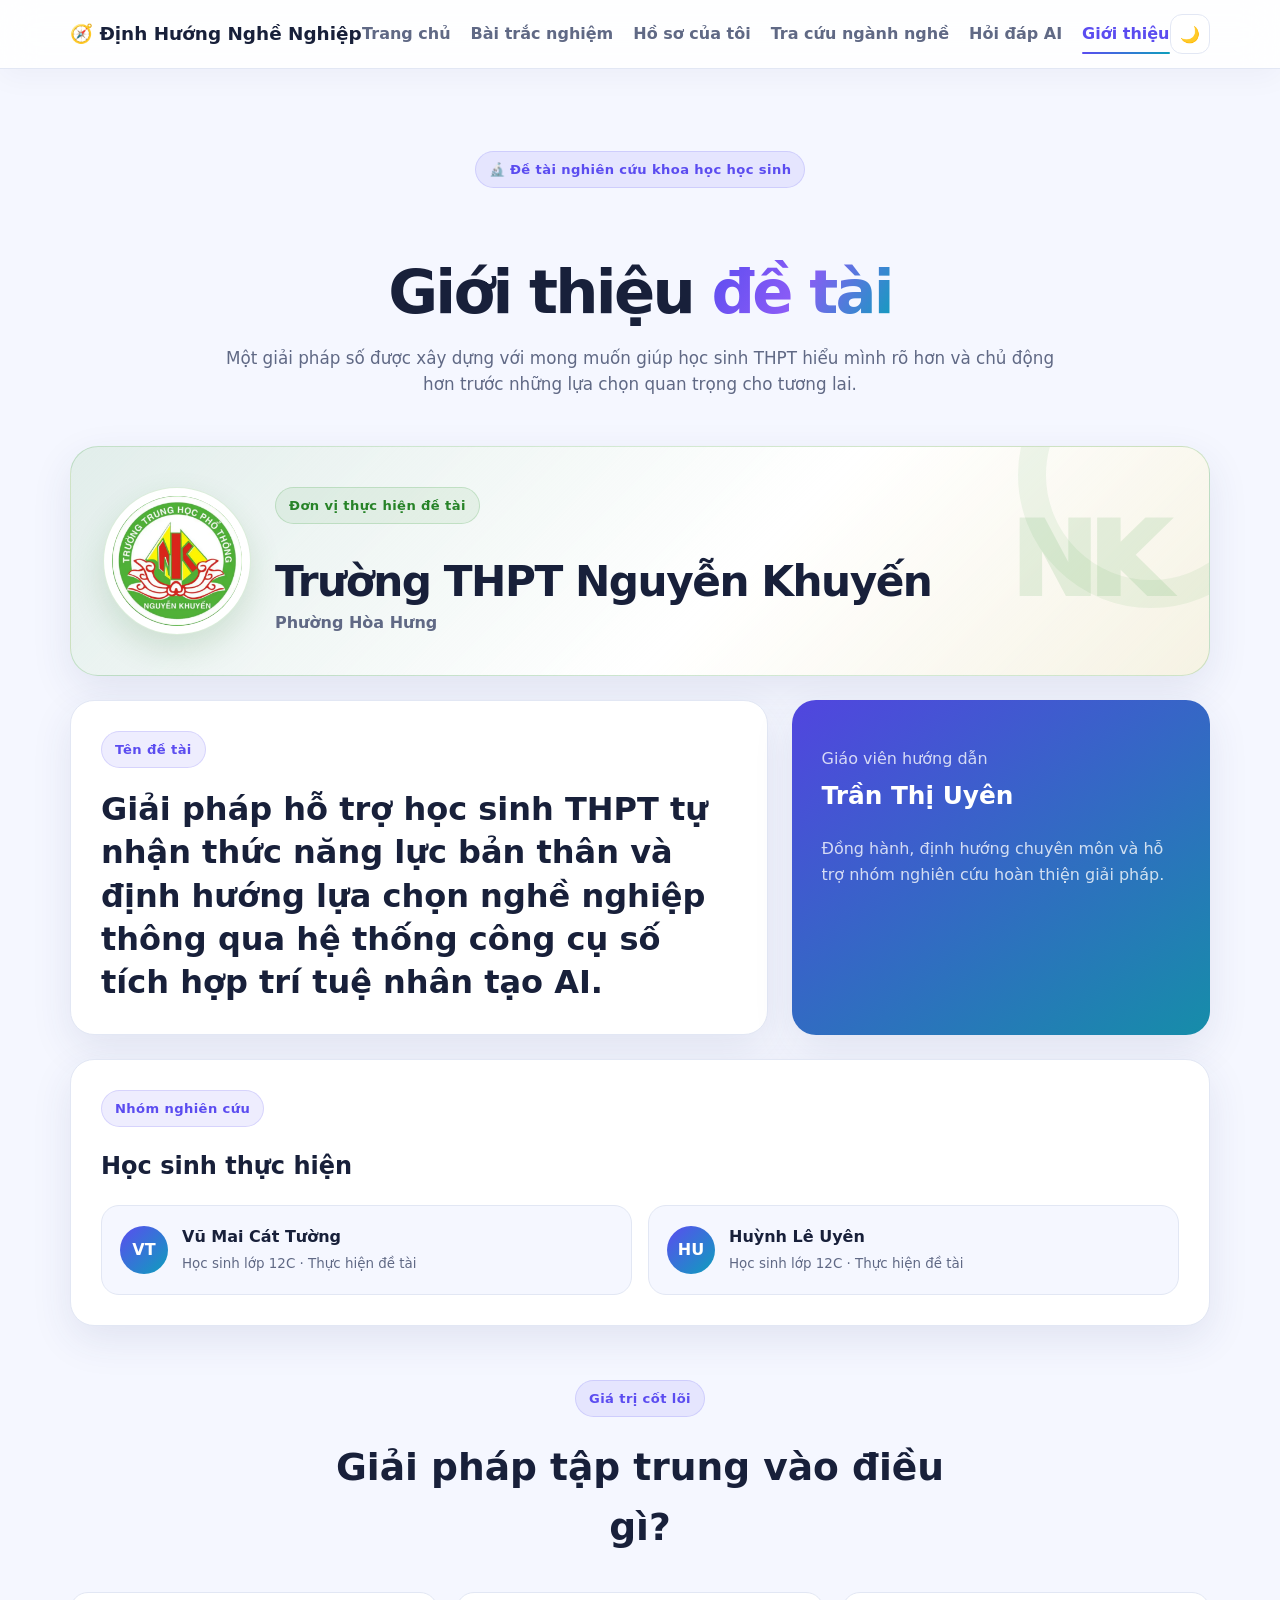
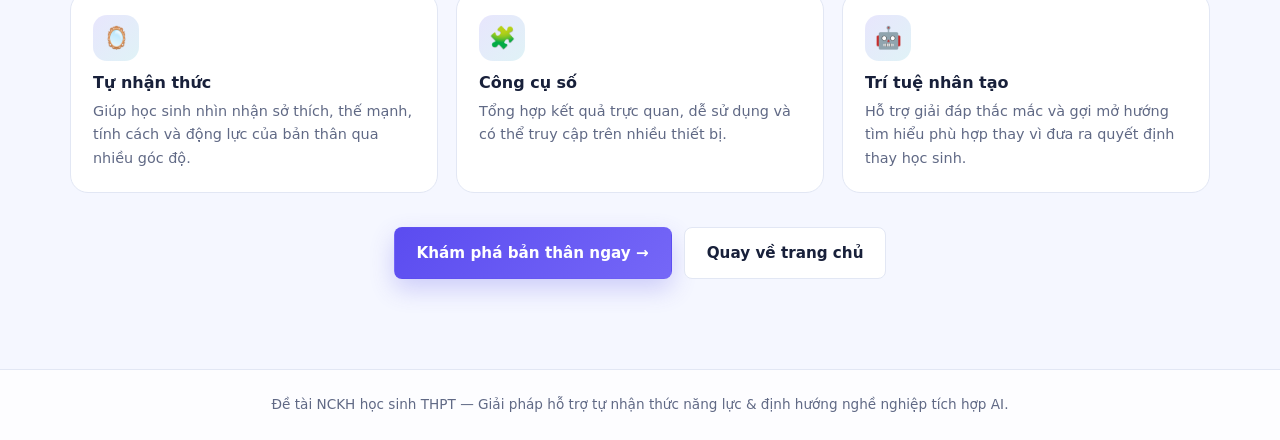
==== frontend/about.html @ 9dbf3fd7 "Add student class to about page" ====
<!DOCTYPE html>
<html lang="vi">
<head>
  <meta charset="UTF-8" />
  <meta name="viewport" content="width=device-width, initial-scale=1.0" />
  <meta name="description" content="Giới thiệu đề tài nghiên cứu khoa học về giải pháp số tích hợp AI hỗ trợ học sinh THPT tự nhận thức và định hướng nghề nghiệp." />
  <title>Giới thiệu đề tài | Định Hướng Nghề Nghiệp AI</title>
  <link rel="stylesheet" href="css/style.css" />
</head>
<body>
  <header class="site-header">
    <div class="container">
      <a class="site-logo" href="index.html">🧭 Định Hướng Nghề Nghiệp</a>
      <nav class="site-nav">
        <a href="index.html">Trang chủ</a>
        <a href="assessments.html">Bài trắc nghiệm</a>
        <a href="profile.html">Hồ sơ của tôi</a>
        <a href="careers.html">Tra cứu ngành nghề</a>
        <a href="chatbot.html">Hỏi đáp AI</a>
        <a href="about.html" class="active">Giới thiệu</a>
      </nav>
    </div>
  </header>

  <main>
    <section class="hero about-hero container">
      <span class="eyebrow">🔬 Đề tài nghiên cứu khoa học học sinh</span>
      <h1>Giới thiệu <span class="gradient-text">đề tài</span></h1>
      <p>Một giải pháp số được xây dựng với mong muốn giúp học sinh THPT hiểu mình rõ hơn và chủ động hơn trước những lựa chọn quan trọng cho tương lai.</p>
    </section>

    <section class="container about-school" aria-labelledby="school-name">
      <article class="school-identity-card">
        <div class="school-logo-wrap">
          <img src="assets/images/logo-thpt-nguyen-khuyen.png" alt="Logo Trường THPT Nguyễn Khuyến" />
        </div>
        <div class="school-identity-copy">
          <span class="eyebrow">Đơn vị thực hiện đề tài</span>
          <h2 id="school-name">Trường THPT Nguyễn Khuyến</h2>
          <p>Phường Hòa Hưng</p>
        </div>
        <div class="school-identity-mark" aria-hidden="true">NK</div>
      </article>
    </section>

    <section class="container about-layout">
      <article class="about-panel">
        <span class="eyebrow">Tên đề tài</span>
        <h2 class="project-title">Giải pháp hỗ trợ học sinh THPT tự nhận thức năng lực bản thân và định hướng lựa chọn nghề nghiệp thông qua hệ thống công cụ số tích hợp trí tuệ nhân tạo AI.</h2>
      </article>
      <aside class="about-panel mentor-card">
        <p>Giáo viên hướng dẫn</p>
        <h2>Trần Thị Uyên</h2>
        <p>Đồng hành, định hướng chuyên môn và hỗ trợ nhóm nghiên cứu hoàn thiện giải pháp.</p>
      </aside>
    </section>

    <section class="container" style="margin-top:24px;">
      <article class="about-panel">
        <span class="eyebrow">Nhóm nghiên cứu</span>
        <h2>Học sinh thực hiện</h2>
        <div class="people-grid">
          <div class="person-card">
            <div class="person-avatar">VT</div>
            <div><strong>Vũ Mai Cát Tường</strong><span>Học sinh lớp 12C · Thực hiện đề tài</span></div>
          </div>
          <div class="person-card">
            <div class="person-avatar">HU</div>
            <div><strong>Huỳnh Lê Uyên</strong><span>Học sinh lớp 12C · Thực hiện đề tài</span></div>
          </div>
        </div>
      </article>
    </section>

    <section class="container" style="margin-top:54px;">
      <div class="section-heading">
        <span class="eyebrow">Giá trị cốt lõi</span>
        <h2>Giải pháp tập trung vào điều gì?</h2>
      </div>
      <div class="pillar-grid">
        <div class="pillar"><span class="step-icon">🪞</span><b>Tự nhận thức</b><p>Giúp học sinh nhìn nhận sở thích, thế mạnh, tính cách và động lực của bản thân qua nhiều góc độ.</p></div>
        <div class="pillar"><span class="step-icon">🧩</span><b>Công cụ số</b><p>Tổng hợp kết quả trực quan, dễ sử dụng và có thể truy cập trên nhiều thiết bị.</p></div>
        <div class="pillar"><span class="step-icon">🤖</span><b>Trí tuệ nhân tạo</b><p>Hỗ trợ giải đáp thắc mắc và gợi mở hướng tìm hiểu phù hợp thay vì đưa ra quyết định thay học sinh.</p></div>
      </div>
      <div class="home-actions" style="justify-content:center;margin-top:34px;">
        <a class="btn btn-primary" href="assessments.html">Khám phá bản thân ngay →</a>
        <a class="btn btn-secondary" href="index.html">Quay về trang chủ</a>
      </div>
    </section>
  </main>

  <footer class="site-footer">
    <div class="container">Đề tài NCKH học sinh THPT — Giải pháp hỗ trợ tự nhận thức năng lực &amp; định hướng nghề nghiệp tích hợp AI.</div>
  </footer>
  <script src="js/site.js"></script>
</body>
</html>
---- frontend/css/style.css ----
:root {
  --color-bg: #f5f7ff;
  --color-surface: #ffffff;
  --color-surface-soft: rgba(255, 255, 255, 0.78);
  --color-text: #18203a;
  --color-text-muted: #606985;
  --color-primary: #5b4cf0;
  --color-primary-dark: #4035bd;
  --color-secondary: #0d9fbc;
  --color-accent: #f59e0b;
  --color-border: #e2e7f4;
  --color-success: #15803d;
  --radius: 18px;
  --shadow: 0 14px 40px rgba(52, 61, 120, 0.10);
  --shadow-hover: 0 22px 55px rgba(79, 70, 229, 0.18);
  --max-width: 1180px;
  font-size: 16px;
}

* { box-sizing: border-box; }

body {
  margin: 0;
  font-family: "Segoe UI", "Inter", system-ui, -apple-system, sans-serif;
  background: var(--color-bg);
  color: var(--color-text);
  line-height: 1.6;
  min-height: 100vh;
  overflow-x: hidden;
  transition: background 0.3s ease, color 0.3s ease;
}

a { color: var(--color-primary); text-decoration: none; }
a:hover { text-decoration: underline; }

.container {
  max-width: var(--max-width);
  margin: 0 auto;
  padding: 0 20px;
}

/* Header / nav */
.site-header {
  background: rgba(255, 255, 255, 0.88);
  backdrop-filter: blur(18px);
  border-bottom: 1px solid var(--color-border);
  position: sticky;
  top: 0;
  z-index: 50;
  box-shadow: 0 8px 30px rgba(31, 35, 80, 0.04);
}
.site-header .container {
  display: flex;
  align-items: center;
  justify-content: space-between;
  padding-top: 14px;
  padding-bottom: 14px;
}
.site-logo {
  font-weight: 700;
  font-size: 1.15rem;
  color: var(--color-text);
  display: inline-flex;
  align-items: center;
  white-space: nowrap;
}
.site-logo:hover { text-decoration: none; }
.site-nav { display: flex; gap: 20px; flex-wrap: wrap; }
.site-nav { align-items: center; }
.site-nav a { color: var(--color-text-muted); font-weight: 600; position: relative; padding: 7px 0; }
.site-nav a::after { content: ""; position: absolute; left: 0; right: 100%; bottom: 0; height: 2px; border-radius: 2px; background: linear-gradient(90deg, var(--color-primary), var(--color-secondary)); transition: right 0.25s ease; }
.site-nav a:hover, .site-nav a.active { color: var(--color-primary); text-decoration: none; }
.site-nav a:hover::after, .site-nav a.active::after { right: 0; }

main { padding: 34px 0 90px; position: relative; }

/* Hero */
.hero {
  text-align: center;
  padding: 48px 0 32px;
}
.hero h1 { font-size: clamp(2.1rem, 5vw, 3.8rem); line-height: 1.12; letter-spacing: -0.045em; margin-bottom: 18px; }
.hero p { color: var(--color-text-muted); font-size: 1.05rem; max-width: 640px; margin: 0 auto; }

/* Cards */
.card-grid {
  display: grid;
  grid-template-columns: repeat(auto-fit, minmax(220px, 1fr));
  gap: 20px;
  margin-top: 32px;
}
.card {
  background: var(--color-surface);
  border: 1px solid var(--color-border);
  border-radius: var(--radius);
  padding: 22px;
  box-shadow: var(--shadow);
  display: flex;
  flex-direction: column;
  gap: 10px;
  position: relative;
  overflow: hidden;
  transition: transform 0.3s ease, box-shadow 0.3s ease, border-color 0.3s ease;
}
.card::before { content: ""; position: absolute; width: 100px; height: 100px; right: -45px; top: -45px; border-radius: 50%; background: linear-gradient(135deg, rgba(91, 76, 240, 0.15), rgba(13, 159, 188, 0.08)); }
.card:hover { transform: translateY(-7px); box-shadow: var(--shadow-hover); border-color: rgba(91, 76, 240, 0.28); }
.card h3 { margin: 0; font-size: 1.05rem; }
.card p { margin: 0; color: var(--color-text-muted); font-size: 0.92rem; flex-grow: 1; }
.card .badge-count { font-size: 0.8rem; color: var(--color-secondary); }

/* Buttons */
.btn {
  display: inline-block;
  padding: 10px 18px;
  border-radius: 8px;
  font-weight: 600;
  font-size: 0.95rem;
  cursor: pointer;
  border: 1px solid transparent;
  text-align: center;
  transition: transform 0.2s ease, box-shadow 0.2s ease, background 0.2s ease;
}
.btn-primary { background: linear-gradient(135deg, var(--color-primary), #7567f7); color: #fff; box-shadow: 0 10px 24px rgba(79, 70, 229, 0.24); }
.btn-primary:hover { background: linear-gradient(135deg, var(--color-primary-dark), var(--color-primary)); text-decoration: none; transform: translateY(-2px); box-shadow: 0 14px 30px rgba(79, 70, 229, 0.32); }
.btn-secondary { background: var(--color-surface); color: var(--color-text); border-color: var(--color-border); }
.btn-secondary:hover { border-color: var(--color-primary); text-decoration: none; transform: translateY(-2px); }

/* Quiz */
.quiz-header { margin-bottom: 24px; }
.quiz-header h1 { margin-bottom: 6px; }
.quiz-subtitle { color: var(--color-text-muted); margin: 0 0 8px; }
.quiz-instructions {
  background: #eef2ff;
  border-radius: 8px;
  padding: 12px 16px;
  font-size: 0.92rem;
}
.quiz-question {
  background: var(--color-surface);
  border: 1px solid var(--color-border);
  border-radius: var(--radius);
  padding: 18px 20px;
  margin-bottom: 14px;
}
.question-text { font-weight: 600; margin: 0 0 12px; }
.question-index { color: var(--color-primary); margin-right: 4px; }

.likert-scale {
  display: flex;
  justify-content: space-between;
  gap: 8px;
  flex-wrap: wrap;
}
.likert-option {
  flex: 1;
  min-width: 90px;
  display: flex;
  flex-direction: column;
  align-items: center;
  gap: 6px;
  font-size: 0.78rem;
  color: var(--color-text-muted);
  text-align: center;
  cursor: pointer;
}
.likert-option input { width: 18px; height: 18px; }

.binary-choice { display: flex; flex-direction: column; gap: 10px; }
.binary-option {
  display: flex;
  align-items: center;
  gap: 10px;
  padding: 10px 14px;
  border: 1px solid var(--color-border);
  border-radius: 8px;
  cursor: pointer;
}
.binary-option:has(input:checked) { border-color: var(--color-primary); background: #eef2ff; }

.quiz-progress { height: 8px; background: var(--color-border); border-radius: 4px; overflow: hidden; margin: 20px 0 12px; }
.quiz-progress-bar { height: 100%; width: 0; background: var(--color-primary); transition: width 0.2s; }
.quiz-remaining { text-align: center; color: var(--color-text-muted); font-size: 0.88rem; margin-bottom: 12px; }
.quiz-submit-wrap { text-align: center; padding-bottom: 20px; }

/* External theory assessments */
.theory-intro {
  display: grid;
  grid-template-columns: minmax(0, 1.1fr) minmax(340px, .9fr);
  gap: clamp(34px, 6vw, 76px);
  align-items: center;
  padding: 48px 0 64px;
}
.back-link { display: block; width: fit-content; margin-bottom: 25px; color: var(--color-text-muted); font-size: .88rem; font-weight: 700; }
.back-link:hover { color: var(--color-primary); }
.theory-copy h1 { max-width: 760px; margin: 0 0 22px; font-size: clamp(2.15rem, 4.4vw, 3.7rem); line-height: 1.08; letter-spacing: -.045em; }
.theory-copy h1 span { color: var(--color-primary); }
.theory-copy > p { max-width: 780px; margin: 0 0 15px; color: var(--color-text-muted); line-height: 1.8; }
.riasec-model { position: relative; min-height: 500px; }
.riasec-model::before { content: ""; position: absolute; inset: 70px; border: 1px dashed rgba(91,76,240,.28); border-radius: 50%; animation: spin 30s linear infinite; }
.riasec-center { position: absolute; z-index: 2; inset: 50% auto auto 50%; width: 138px; height: 138px; display: grid; place-content: center; text-align: center; border-radius: 50%; color: #fff; background: linear-gradient(145deg, var(--color-primary), var(--color-secondary)); box-shadow: 0 24px 52px rgba(71,64,190,.28); transform: translate(-50%, -50%); }
.riasec-center strong { font-size: 1.2rem; letter-spacing: .12em; }
.riasec-center span { margin-top: 5px; color: rgba(255,255,255,.78); font-size: .72rem; }
.riasec-type { position: absolute; z-index: 3; width: 142px; min-height: 96px; display: grid; place-content: center; padding: 12px; text-align: center; border: 1px solid rgba(91,76,240,.13); border-radius: 20px; background: rgba(255,255,255,.85); backdrop-filter: blur(14px); box-shadow: 0 14px 34px rgba(52,61,120,.11); animation: riasecFloat 5s ease-in-out infinite; }
.riasec-type b { width: 30px; height: 30px; display: grid; place-items: center; justify-self: center; margin-bottom: 6px; border-radius: 10px; color: #fff; background: var(--type-color); }
.riasec-type strong { font-size: .86rem; }
.riasec-type small { margin-top: 3px; color: var(--color-text-muted); font-size: .7rem; }
.type-r { --type-color: #248a9d; top: 0; left: calc(50% - 71px); }
.type-i { --type-color: #54b9ce; top: 95px; right: 0; animation-delay: -.8s; }
.type-a { --type-color: #e6a94e; right: 15px; bottom: 50px; animation-delay: -1.6s; }
.type-s { --type-color: #68aa64; bottom: 0; left: calc(50% - 71px); animation-delay: -2.4s; }
.type-e { --type-color: #d66c73; bottom: 50px; left: 15px; animation-delay: -3.2s; }
.type-c { --type-color: #7774bb; top: 95px; left: 0; animation-delay: -4s; }
.mi-model { display: grid; grid-template-columns: repeat(2, minmax(0, 1fr)); gap: 11px; padding: 20px; border: 1px solid rgba(91,76,240,.15); border-radius: 30px; background: linear-gradient(145deg, rgba(91,76,240,.08), rgba(13,159,188,.08)); box-shadow: 0 22px 55px rgba(52,61,120,.12); }
.mi-center { grid-column: 1 / -1; display: flex; align-items: center; justify-content: center; gap: 12px; min-height: 76px; margin-bottom: 2px; border-radius: 20px; color: #fff; background: linear-gradient(135deg, var(--color-primary), #8b5cf6 52%, var(--color-secondary)); }
.mi-center strong { font-size: 2rem; letter-spacing: .08em; }
.mi-center span { color: rgba(255,255,255,.82); font-size: .78rem; font-weight: 700; }
.mi-type { min-height: 103px; display: grid; grid-template-columns: auto 1fr; column-gap: 10px; align-content: center; padding: 14px; border: 1px solid rgba(91,76,240,.12); border-radius: 18px; background: rgba(255,255,255,.84); backdrop-filter: blur(12px); box-shadow: 0 10px 28px rgba(52,61,120,.08); animation: riasecFloat 5s ease-in-out infinite; }
.mi-type:nth-child(3n) { animation-delay: -1.5s; }
.mi-type:nth-child(3n + 1) { animation-delay: -3s; }
.mi-type > span { grid-row: 1 / 3; width: 38px; height: 38px; display: grid; place-items: center; border-radius: 12px; background: rgba(91,76,240,.1); font-size: 1.1rem; }
.mi-type strong { align-self: end; font-size: .82rem; line-height: 1.2; }
.mi-type small { align-self: start; margin-top: 3px; color: var(--color-text-muted); font-size: .68rem; }
.mbti-model { padding: 22px; border: 1px solid rgba(91,76,240,.16); border-radius: 30px; background: linear-gradient(145deg, rgba(91,76,240,.09), rgba(139,92,246,.07), rgba(13,159,188,.08)); box-shadow: 0 22px 55px rgba(52,61,120,.12); }
.mbti-summary { display: flex; align-items: center; justify-content: center; gap: 14px; min-height: 94px; margin-bottom: 14px; border-radius: 22px; color: #fff; background: linear-gradient(135deg, #5044db, #8b5cf6 52%, #159db7); box-shadow: 0 17px 36px rgba(91,76,240,.2); }
.mbti-summary strong { font-size: 2.75rem; line-height: 1; }
.mbti-summary span { color: rgba(255,255,255,.84); font-size: .78rem; font-weight: 700; line-height: 1.45; }
.mbti-axes { display: grid; gap: 9px; }
.mbti-axis { display: grid; grid-template-columns: 1fr auto 1fr; align-items: center; gap: 9px; min-height: 63px; padding: 8px 11px; border: 1px solid rgba(91,76,240,.12); border-radius: 16px; background: rgba(255,255,255,.84); box-shadow: 0 8px 22px rgba(52,61,120,.07); }
.mbti-axis > span { display: flex; align-items: center; gap: 8px; }
.mbti-axis > span:last-child { justify-content: flex-end; text-align: right; }
.mbti-axis b { width: 35px; height: 35px; display: grid; place-items: center; flex: 0 0 auto; border-radius: 11px; color: #fff; background: linear-gradient(135deg, var(--color-primary), #8b5cf6); }
.mbti-axis small { color: var(--color-text-muted); font-size: .7rem; font-weight: 700; }
.mbti-axis i { color: var(--color-secondary); font-style: normal; font-weight: 800; }
.mbti-type-cloud { display: flex; justify-content: center; gap: 6px; flex-wrap: wrap; margin-top: 14px; }
.mbti-code-pill { padding: 5px 8px; border: 1px solid rgba(91,76,240,.14); border-radius: 999px; color: var(--color-primary); background: var(--color-surface); font-size: .65rem; font-weight: 800; letter-spacing: .04em; transition: transform .2s ease, color .2s ease, background .2s ease; }
.mbti-code-pill:hover { color: #fff; background: var(--color-primary); transform: translateY(-3px); }
.disc-model { position: relative; display: grid; grid-template-columns: repeat(2, minmax(0, 1fr)); gap: 12px; padding: 20px; border: 1px solid rgba(91,76,240,.15); border-radius: 30px; background: linear-gradient(145deg, rgba(91,76,240,.07), rgba(13,159,188,.07)); box-shadow: 0 22px 55px rgba(52,61,120,.12); }
.disc-type { min-height: 180px; display: flex; align-items: flex-start; gap: 12px; padding: 22px 16px; border-radius: 22px; color: #fff; box-shadow: 0 13px 30px rgba(52,61,120,.13); animation: riasecFloat 5.2s ease-in-out infinite; }
.disc-type:nth-child(2) { animation-delay: -1.3s; }
.disc-type:nth-child(3) { animation-delay: -2.6s; }
.disc-type:nth-child(4) { animation-delay: -3.9s; }
.disc-type b { flex: 0 0 auto; width: 45px; height: 45px; display: grid; place-items: center; border: 2px solid rgba(255,255,255,.42); border-radius: 50%; background: rgba(255,255,255,.15); font-size: 1.35rem; }
.disc-type strong, .disc-type span, .disc-type small { display: block; }
.disc-type strong { font-size: .9rem; }
.disc-type span { margin-top: 4px; font-weight: 800; }
.disc-type small { margin-top: 9px; color: rgba(255,255,255,.78); font-size: .7rem; line-height: 1.4; }
.disc-d { background: linear-gradient(145deg, #ee5f65, #d63f48); }
.disc-i { background: linear-gradient(145deg, #f6b83d, #e99122); }
.disc-s { background: linear-gradient(145deg, #55b77b, #2c9962); }
.disc-c { background: linear-gradient(145deg, #438ec8, #2f70b2); }
.disc-center { position: absolute; z-index: 3; inset: 50% auto auto 50%; width: 84px; height: 84px; display: grid; place-items: center; border: 7px solid var(--color-surface); border-radius: 50%; color: var(--color-primary); background: var(--color-surface); box-shadow: 0 11px 28px rgba(28,35,80,.22); font-size: .86rem; font-weight: 900; letter-spacing: .12em; transform: translate(-50%, -50%); }
.motive-model { display: grid; grid-template-columns: repeat(2, minmax(0, 1fr)); gap: 11px; padding: 20px; border: 1px solid rgba(91,76,240,.15); border-radius: 30px; background: linear-gradient(145deg, rgba(13,159,188,.08), rgba(139,92,246,.08), rgba(246,184,61,.08)); box-shadow: 0 22px 55px rgba(52,61,120,.12); }
.motive-center { grid-column: 1 / -1; min-height: 100px; display: flex; align-items: center; justify-content: center; gap: 14px; margin-bottom: 2px; border-radius: 22px; color: #fff; background: linear-gradient(135deg, #f08b37, #e65173 46%, #704fda); box-shadow: 0 16px 36px rgba(194,75,103,.22); }
.motive-center > span { font-size: 2rem; animation: overviewPulse 2.4s ease-in-out infinite; }
.motive-center strong { font-size: 1.05rem; line-height: 1.35; }
.motive-type { min-height: 108px; display: grid; grid-template-columns: auto 1fr; column-gap: 11px; align-content: center; padding: 14px; border: 1px solid rgba(91,76,240,.12); border-radius: 18px; background: rgba(255,255,255,.86); box-shadow: 0 10px 28px rgba(52,61,120,.08); animation: riasecFloat 5s ease-in-out infinite; }
.motive-type:nth-child(3n) { animation-delay: -1.4s; }
.motive-type:nth-child(3n + 1) { animation-delay: -2.8s; }
.motive-type > span { grid-row: 1 / 3; width: 41px; height: 41px; display: grid; place-items: center; border-radius: 13px; background: var(--motive-bg); font-size: 1.15rem; }
.motive-type strong { align-self: end; font-size: .84rem; }
.motive-type small { align-self: start; margin-top: 4px; color: var(--color-text-muted); font-size: .68rem; }
.motive-achievement { --motive-bg: rgba(246,184,61,.18); }
.motive-creativity { --motive-bg: rgba(230,81,115,.15); }
.motive-stability { --motive-bg: rgba(67,142,200,.16); }
.motive-autonomy { --motive-bg: rgba(112,79,218,.15); }
.motive-influence { --motive-bg: rgba(85,183,123,.16); }
.motive-growth { --motive-bg: rgba(13,159,188,.15); }
.external-assessment { margin-bottom: 70px; padding: clamp(20px, 3vw, 34px); border: 1px solid var(--color-border); border-radius: 28px; background: var(--color-surface); box-shadow: var(--shadow); }
.external-assessment-head { display: flex; justify-content: space-between; align-items: center; gap: 24px; margin-bottom: 22px; }
.external-assessment-head h2 { margin: 9px 0 6px; font-size: clamp(1.55rem, 3vw, 2.25rem); }
.external-assessment-head p { max-width: 720px; margin: 0; color: var(--color-text-muted); }
.live-dot { display: inline-flex; align-items: center; gap: 7px; color: var(--color-success); font-size: .75rem; font-weight: 800; text-transform: uppercase; letter-spacing: .05em; }
.live-dot::before { content: ""; width: 8px; height: 8px; border-radius: 50%; background: #22c55e; box-shadow: 0 0 0 5px rgba(34,197,94,.12); animation: livePulse 1.8s ease-out infinite; }
.external-frame-wrap { overflow: hidden; border: 1px solid var(--color-border); border-radius: 19px; background: #fff; }
.external-assessment-frame { display: block; width: 100%; height: min(900px, 78vh); min-height: 680px; border: 0; background: #fff; }
.external-source { margin: 14px 4px 0; color: var(--color-text-muted); font-size: .78rem; text-align: right; }
.external-source a { font-weight: 700; }

/* Results */
.results-panel {
  background: var(--color-surface);
  border: 1px solid var(--color-border);
  border-radius: var(--radius);
  padding: 28px;
}
.result-highlight { color: var(--color-secondary); font-size: 1.05rem; }
.result-bar-row {
  display: grid;
  grid-template-columns: 180px 1fr 50px;
  align-items: center;
  gap: 10px;
  margin-bottom: 10px;
}
.result-bar-track { background: var(--color-border); border-radius: 6px; height: 14px; overflow: hidden; }
.result-bar-fill { background: var(--color-primary); height: 100%; }
.result-bar-value { text-align: right; font-size: 0.88rem; color: var(--color-text-muted); }
.result-actions { margin-top: 24px; display: flex; gap: 12px; flex-wrap: wrap; }

/* Profile */
.badge { display: inline-block; padding: 4px 10px; border-radius: 999px; font-size: 0.82rem; margin: 3px 4px 3px 0; }
.badge-done { background: #dcfce7; color: var(--color-success); }
.badge-missing { background: #fef3c7; color: #92400e; }
.radar-grid { display: grid; grid-template-columns: repeat(auto-fit, minmax(260px, 1fr)); gap: 24px; margin-top: 20px; }
.radar-card { background: var(--color-surface); border: 1px solid var(--color-border); border-radius: var(--radius); padding: 16px; }
.radar-card h3 { text-align: center; margin: 0 0 10px; font-size: 0.95rem; }
.mbti-code { font-size: 2.4rem; font-weight: 800; color: var(--color-primary); text-align: center; }
.mbti-breakdown { display: grid; gap: 6px; margin-top: 10px; font-size: 0.9rem; color: var(--color-text-muted); }
.profile-page { padding-top: 0; }
.profile-hero { min-height: 430px; display: grid; grid-template-columns: minmax(0, 1.35fr) minmax(280px, .65fr); gap: 54px; align-items: center; padding-top: 68px; padding-bottom: 68px; }
.profile-hero h1 { max-width: 800px; margin: 18px 0 0; font-size: clamp(2.7rem, 5.4vw, 4.8rem); line-height: 1.02; letter-spacing: -.055em; }
.profile-hero h1 span { background: linear-gradient(120deg, var(--color-primary), #8b5cf6 45%, var(--color-secondary)); -webkit-background-clip: text; background-clip: text; color: transparent; }
.profile-hero > div:first-child > p { max-width: 720px; margin: 22px 0 0; color: var(--color-text-muted); font-size: 1.05rem; line-height: 1.75; }
.profile-privacy-note { display: inline-flex; align-items: center; gap: 8px; margin-top: 22px; padding: 9px 13px; border: 1px solid rgba(21,128,61,.16); border-radius: 999px; color: var(--color-success); background: rgba(34,197,94,.08); font-size: .78rem; font-weight: 750; }
.profile-hero-actions { display: flex; flex-direction: column; align-items: stretch; gap: 10px; padding: 25px; border: 1px solid var(--color-border); border-radius: 24px; background: var(--color-surface); box-shadow: var(--shadow); }
.profile-hero-actions .btn { width: 100%; }
.profile-save-state { margin: 4px 0 0; color: var(--color-text-muted); text-align: center; font-size: .75rem; }
.profile-save-state.is-saving { color: var(--color-accent); }
.profile-save-state.is-saved { color: var(--color-success); }
.profile-editor-grid { display: grid; grid-template-columns: minmax(0, 1.55fr) minmax(280px, .65fr); gap: 22px; align-items: start; padding-bottom: 82px; }
.profile-panel, .profile-glance { border: 1px solid var(--color-border); border-radius: 28px; background: var(--color-surface); box-shadow: 0 18px 48px rgba(52,61,120,.09); }
.profile-panel { padding: clamp(22px, 3vw, 34px); }
.profile-panel-head { display: flex; gap: 14px; align-items: flex-start; margin-bottom: 26px; }
.profile-section-icon { flex: 0 0 auto; width: 46px; height: 46px; display: grid; place-items: center; border-radius: 15px; background: linear-gradient(135deg, rgba(91,76,240,.14), rgba(13,159,188,.13)); font-size: 1.22rem; }
.profile-panel-head h2 { margin: 0 0 4px; font-size: 1.45rem; }
.profile-panel-head p { margin: 0; color: var(--color-text-muted); font-size: .9rem; }
.profile-form-grid { display: grid; grid-template-columns: repeat(2, minmax(0, 1fr)); gap: 17px; }
.profile-field { display: flex; flex-direction: column; gap: 7px; min-width: 0; }
.profile-field-wide { grid-column: 1 / -1; }
.profile-field > span { font-size: .82rem; font-weight: 800; }
.profile-field input, .profile-field textarea { width: 100%; border: 1px solid var(--color-border); border-radius: 12px; color: var(--color-text); background: var(--color-surface-soft); font: inherit; transition: border-color .2s ease, box-shadow .2s ease, background .2s ease; }
.profile-field input { min-height: 46px; padding: 10px 13px; }
.profile-field textarea { resize: vertical; min-height: 82px; padding: 11px 13px; line-height: 1.55; }
.profile-field input:focus, .profile-field textarea:focus { outline: none; border-color: var(--color-primary); background: var(--color-surface); box-shadow: 0 0 0 4px rgba(91,76,240,.11); }
.profile-field small { color: var(--color-text-muted); font-size: .7rem; }
.profile-glance { position: sticky; top: 100px; overflow: hidden; padding: 30px 24px 25px; text-align: center; }
.profile-glance::before { content: ""; position: absolute; inset: 0 0 auto; height: 120px; background: linear-gradient(135deg, rgba(91,76,240,.16), rgba(13,159,188,.13)); }
.profile-avatar { position: relative; width: 88px; height: 88px; display: grid; place-items: center; margin: 12px auto 13px; border: 7px solid var(--color-surface); border-radius: 28px; color: #fff; background: linear-gradient(135deg, var(--color-primary), var(--color-secondary)); box-shadow: 0 16px 32px rgba(79,70,229,.22); font-size: 1.45rem; font-weight: 900; letter-spacing: .04em; }
.profile-code { position: relative; color: var(--color-primary); font-size: .68rem; font-weight: 900; letter-spacing: .11em; }
.profile-glance h2 { position: relative; margin: 7px 0 4px; font-size: 1.38rem; }
.profile-glance > p { position: relative; min-height: 46px; margin: 0; color: var(--color-text-muted); font-size: .82rem; }
.profile-completion { margin: 24px 0 18px; padding: 17px; border-radius: 16px; background: var(--color-surface-soft); text-align: left; }
.profile-completion > div:first-child { display: flex; justify-content: space-between; gap: 12px; margin-bottom: 10px; font-size: .76rem; }
.profile-completion span { color: var(--color-text-muted); }
.profile-progress-track { overflow: hidden; height: 9px; border-radius: 999px; background: var(--color-border); }
.profile-progress-track span { display: block; width: 0; height: 100%; border-radius: inherit; background: linear-gradient(90deg, var(--color-primary), var(--color-secondary)); transition: width .45s ease; }
.profile-glance #profile-status { text-align: left; }
.profile-glance #profile-status p { margin: 10px 0 0; color: var(--color-text-muted); font-size: .78rem; }
.compact-heading { margin-top: 6px; }
.profile-download-panel { display: flex; justify-content: space-between; align-items: center; gap: 34px; margin-top: 72px; padding: clamp(24px, 4vw, 40px); border: 1px solid rgba(91,76,240,.2); border-radius: 28px; background: linear-gradient(135deg, rgba(91,76,240,.1), rgba(13,159,188,.11)); }
.profile-download-panel h2 { margin: 11px 0 7px; }
.profile-download-panel p { max-width: 730px; margin: 0; color: var(--color-text-muted); }
.profile-download-actions { display: flex; gap: 10px; flex-wrap: wrap; flex: 0 0 auto; }
.print-profile { display: none; }
.career-card {
  background: var(--color-surface);
  border: 1px solid var(--color-border);
  border-radius: var(--radius);
  padding: 18px 20px;
  margin-bottom: 14px;
}
.career-card h3 { margin: 0 0 6px; }
.career-meta { margin: 4px 0; font-size: 0.88rem; color: var(--color-text-muted); }

/* O*NET career lookup */
.onet-hero { min-height: 450px; display: grid; grid-template-columns: minmax(0, 1.2fr) minmax(260px, .8fr); gap: 50px; align-items: center; padding-top: 66px; padding-bottom: 66px; }
.onet-hero h1 { max-width: 850px; margin: 0; font-size: clamp(2.6rem, 5.5vw, 4.65rem); line-height: 1.03; letter-spacing: -.052em; }
.onet-hero h1 span { background: linear-gradient(120deg, var(--color-primary), #8b5cf6 48%, var(--color-secondary)); -webkit-background-clip: text; background-clip: text; color: transparent; }
.onet-hero p { max-width: 720px; margin: 23px 0 0; color: var(--color-text-muted); font-size: 1.05rem; line-height: 1.7; }
.onet-actions { display: flex; gap: 12px; flex-wrap: wrap; margin-top: 28px; }
.onet-hero-mark { position: relative; width: min(310px, 72vw); aspect-ratio: 1; display: grid; place-content: center; justify-self: center; border: 1px solid rgba(91,76,240,.18); border-radius: 50%; text-align: center; background: radial-gradient(circle at 35% 30%, rgba(255,255,255,.95), rgba(91,76,240,.14) 52%, rgba(13,159,188,.18)); box-shadow: 0 30px 70px rgba(52,61,120,.18); animation: float 5.5s ease-in-out infinite; }
.onet-hero-mark::before, .onet-hero-mark::after { content: ""; position: absolute; border: 1px dashed rgba(91,76,240,.28); border-radius: 50%; animation: spin 24s linear infinite; }
.onet-hero-mark::before { inset: -22px; }
.onet-hero-mark::after { inset: 32px; animation-direction: reverse; animation-duration: 18s; }
.onet-hero-mark span { position: relative; z-index: 2; color: var(--color-primary); font-size: 2.25rem; font-weight: 900; letter-spacing: -.04em; }
.onet-hero-mark small { position: relative; z-index: 2; margin-top: 7px; color: var(--color-text-muted); font-weight: 700; line-height: 1.3; }
.onet-guide { padding-top: 28px; padding-bottom: 76px; }
.onet-step-grid { display: grid; grid-template-columns: repeat(2, minmax(0, 1fr)); gap: 16px; }
.guide-step { display: flex; gap: 18px; min-height: 175px; padding: 25px; border: 1px solid var(--color-border); border-radius: 22px; background: var(--color-surface); box-shadow: 0 12px 35px rgba(52,61,120,.08); transition: transform .25s ease, box-shadow .25s ease, border-color .25s ease; }
.guide-step:hover { transform: translateY(-4px); border-color: rgba(91,76,240,.35); box-shadow: var(--shadow-hover); }
.guide-step-wide { grid-column: 1 / -1; }
.step-number { flex: 0 0 auto; width: 48px; height: 48px; display: grid; place-items: center; border-radius: 15px; color: #fff; background: linear-gradient(135deg, var(--color-primary), var(--color-secondary)); font-size: .76rem; font-weight: 900; letter-spacing: .06em; }
.guide-step h3 { margin: 4px 0 8px; font-size: 1.08rem; }
.guide-step p { margin: 0; color: var(--color-text-muted); line-height: 1.65; }
.riasec-guide { display: grid; grid-template-columns: repeat(3, minmax(0, 1fr)); gap: 9px; margin-top: 17px; }
.riasec-guide-chip { --chip-color: var(--color-primary); display: grid; grid-template-columns: auto 1fr; column-gap: 9px; align-items: center; min-height: 62px; padding: 10px 12px; border: 1px solid rgba(91,76,240,.16); border-radius: 15px; background: var(--color-surface-soft); font-size: .81rem; font-weight: 800; }
.riasec-guide-chip b { grid-row: 1 / 3; width: 34px; height: 34px; display: grid; place-items: center; border-radius: 11px; color: #fff; background: var(--chip-color); }
.riasec-guide-chip small { color: var(--color-text-muted); font-size: .66rem; font-weight: 600; }
.chip-r { --chip-color: #248a9d; } .chip-i { --chip-color: #4d8ec7; } .chip-a { --chip-color: #dc8f35; } .chip-s { --chip-color: #4b9d68; } .chip-e { --chip-color: #d15c68; } .chip-c { --chip-color: #766fba; }
.career-documents { padding-bottom: 76px; }
.document-grid { display: grid; grid-template-columns: repeat(2, minmax(0, 1fr)); gap: 20px; }
.document-card { overflow: hidden; display: grid; grid-template-rows: 300px 1fr; border: 1px solid var(--color-border); border-radius: 26px; background: var(--color-surface); box-shadow: 0 18px 44px rgba(52,61,120,.1); transition: transform .28s ease, box-shadow .28s ease, border-color .28s ease; }
.document-card:hover { transform: translateY(-6px); border-color: rgba(91,76,240,.38); box-shadow: 0 24px 56px rgba(52,61,120,.16); }
.document-cover { position: relative; overflow: hidden; display: grid; place-items: center; padding: 18px; background: linear-gradient(135deg, rgba(91,76,240,.08), rgba(13,159,188,.1)); }
.document-cover::after { content: ""; position: absolute; inset: 0; background: linear-gradient(180deg, transparent 55%, rgba(13,20,45,.58)); opacity: 0; transition: opacity .25s ease; }
.document-cover img { width: 100%; height: 100%; object-fit: contain; filter: drop-shadow(0 12px 18px rgba(30,38,80,.16)); transition: transform .35s ease; }
.document-card:hover .document-cover img { transform: scale(1.025); }
.document-card:hover .document-cover::after, .document-card:hover .document-open-hint { opacity: 1; }
.document-open-hint { position: absolute; z-index: 2; left: 50%; bottom: 18px; translate: -50% 8px; min-width: 145px; padding: 9px 14px; border-radius: 999px; color: #fff; background: rgba(19,27,56,.86); text-align: center; font-size: .8rem; font-weight: 800; opacity: 0; transition: opacity .25s ease, translate .25s ease; }
.document-card:hover .document-open-hint { translate: -50% 0; }
.document-content { display: flex; flex-direction: column; align-items: flex-start; padding: 25px; }
.document-badge { display: inline-flex; align-items: center; min-height: 30px; padding: 6px 11px; border-radius: 999px; color: var(--color-primary); background: rgba(91,76,240,.1); font-size: .72rem; font-weight: 900; letter-spacing: .04em; text-transform: uppercase; }
.document-content h3 { margin: 15px 0 8px; font-size: 1.35rem; }
.document-content p { margin: 0 0 22px; color: var(--color-text-muted); line-height: 1.68; }
.document-actions { display: flex; gap: 10px; flex-wrap: wrap; margin-top: auto; }
.onet-embed-section { margin-bottom: 70px; padding: clamp(20px, 3vw, 34px); border: 1px solid var(--color-border); border-radius: 28px; background: var(--color-surface); box-shadow: var(--shadow); scroll-margin-top: 100px; }
.onet-embed-head { display: flex; justify-content: space-between; align-items: center; gap: 24px; margin-bottom: 22px; }
.onet-embed-head h2 { margin: 9px 0 6px; font-size: clamp(1.55rem, 3vw, 2.25rem); }
.onet-embed-head p { max-width: 720px; margin: 0; color: var(--color-text-muted); }
.onet-embed-actions { display: flex; gap: 10px; flex-wrap: wrap; justify-content: flex-end; }
.onet-frame-wrap { overflow: hidden; border: 1px solid var(--color-border); border-radius: 19px; background: #fff; }
.onet-frame { display: block; width: 100%; height: min(940px, 80vh); min-height: 720px; border: 0; background: #fff; }

/* Chatbot */
.chat-window {
  background: var(--color-surface);
  border: 1px solid var(--color-border);
  border-radius: var(--radius);
  display: flex;
  flex-direction: column;
  height: 60vh;
  max-height: 620px;
}
.chat-messages { flex: 1; overflow-y: auto; padding: 20px; }
.chat-msg { display: flex; margin-bottom: 12px; }
.chat-msg-user { justify-content: flex-end; }
.chat-bubble { max-width: 75%; padding: 10px 14px; border-radius: 14px; font-size: 0.94rem; }
.chat-msg-bot .chat-bubble { background: #eef2ff; color: var(--color-text); border-bottom-left-radius: 4px; }
.chat-msg-user .chat-bubble { background: var(--color-primary); color: #fff; border-bottom-right-radius: 4px; }
.chat-typing { font-style: italic; color: var(--color-text-muted); background: transparent; }
.chat-form { display: grid; gap: 9px; padding: 14px 20px; border-top: 1px solid var(--color-border); }
.chat-controls { display: flex; align-items: stretch; gap: 10px; }
.chat-controls > input[type="text"] { flex: 1; min-width: 0; padding: 10px 14px; border: 1px solid var(--color-border); border-radius: 10px; font-size: 0.95rem; }
.chat-attach-button { flex: 0 0 auto; display: inline-flex; align-items: center; justify-content: center; gap: 7px; min-height: 44px; padding: 0 14px; border: 1px solid var(--color-border); border-radius: 10px; color: var(--color-primary); background: var(--color-surface); font: inherit; font-weight: 750; cursor: pointer; transition: border-color .2s ease, background .2s ease, transform .2s ease; }
.chat-attach-button:hover { border-color: var(--color-primary); background: rgba(91,76,240,.07); transform: translateY(-1px); }
.chat-attach-button:disabled, .chat-controls .btn:disabled { opacity: .6; cursor: wait; transform: none; }
.chat-attachment-preview { width: fit-content; max-width: 100%; display: flex; align-items: center; gap: 10px; padding: 9px 10px; border: 1px solid rgba(91,76,240,.2); border-radius: 12px; background: rgba(91,76,240,.07); }
.chat-attachment-preview[hidden] { display: none; }
.chat-attachment-icon { flex: 0 0 auto; width: 34px; height: 34px; display: grid; place-items: center; border-radius: 9px; background: var(--color-surface); }
.chat-attachment-info { min-width: 0; display: grid; line-height: 1.25; }
.chat-attachment-info strong { overflow: hidden; max-width: min(460px, 60vw); color: var(--color-text); font-size: .84rem; text-overflow: ellipsis; white-space: nowrap; }
.chat-attachment-info small { color: var(--color-text-muted); font-size: .72rem; }
.chat-remove-file { flex: 0 0 auto; width: 28px; height: 28px; display: grid; place-items: center; padding: 0; border: 0; border-radius: 50%; color: var(--color-text-muted); background: transparent; font-size: 1.2rem; cursor: pointer; }
.chat-remove-file:hover { color: var(--color-text); background: rgba(91,76,240,.11); }
.chat-file-help { margin: 0; color: var(--color-text-muted); font-size: .72rem; }
.chat-message-file { display: block; width: fit-content; max-width: 100%; overflow: hidden; margin-bottom: 6px; padding: 6px 9px; border-radius: 9px; background: rgba(255,255,255,.17); font-size: .8rem; font-weight: 750; text-overflow: ellipsis; white-space: nowrap; }
.chat-msg-bot .chat-message-file { background: rgba(91,76,240,.09); }
.chat-message-text { line-height: 1.62; white-space: pre-wrap; }
.chat-message-text p { margin: 0 0 8px; }
.chat-message-text p:last-child, .chat-message-text ul:last-child, .chat-message-text ol:last-child { margin-bottom: 0; }
.chat-message-text ul, .chat-message-text ol { margin: 5px 0 10px; padding-left: 22px; }
.chat-message-text li + li { margin-top: 4px; }
.chat-message-text strong { font-weight: 850; }
.chat-message-text code { padding: 2px 5px; border-radius: 5px; background: rgba(91,76,240,.1); font-family: Consolas, monospace; font-size: .88em; }

/* Footer */
.site-footer {
  border-top: 1px solid var(--color-border);
  padding: 24px 0;
  text-align: center;
  color: var(--color-text-muted);
  font-size: 0.85rem;
  background: var(--color-surface-soft);
}

/* Modern landing page */
.home-hero {
  min-height: 600px;
  display: grid;
  grid-template-columns: minmax(0, 1.15fr) minmax(340px, 0.85fr);
  gap: 56px;
  align-items: center;
  padding-top: 72px;
  padding-bottom: 72px;
}
.home-copy { position: relative; z-index: 2; }
.eyebrow {
  display: inline-flex;
  align-items: center;
  gap: 8px;
  padding: 7px 13px;
  margin-bottom: 20px;
  border-radius: 999px;
  color: var(--color-primary);
  background: rgba(91, 76, 240, 0.10);
  border: 1px solid rgba(91, 76, 240, 0.16);
  font-size: 0.82rem;
  font-weight: 700;
  letter-spacing: 0.03em;
}
.home-copy h1 { margin: 0; font-size: clamp(2.5rem, 5.4vw, 4.5rem); line-height: 1.04; letter-spacing: -0.055em; }
.gradient-text { background: linear-gradient(120deg, var(--color-primary), #8b5cf6 48%, var(--color-secondary)); -webkit-background-clip: text; background-clip: text; color: transparent; }
.home-copy > p { max-width: 680px; margin: 24px 0 0; color: var(--color-text-muted); font-size: 1.08rem; }
.home-actions { display: flex; gap: 12px; flex-wrap: wrap; margin-top: 30px; }
.home-actions .btn { padding: 13px 22px; }
.trust-row { display: flex; gap: 20px; flex-wrap: wrap; margin-top: 28px; color: var(--color-text-muted); font-size: 0.86rem; }
.trust-row span::before { content: "✓"; color: var(--color-success); font-weight: 800; margin-right: 6px; }
.hero-visual { position: relative; min-height: 440px; display: grid; place-items: center; }
.orbit { position: absolute; border: 1px dashed rgba(91, 76, 240, 0.25); border-radius: 50%; animation: spin 24s linear infinite; }
.orbit-one { width: 390px; height: 390px; }
.orbit-two { width: 285px; height: 285px; animation-direction: reverse; animation-duration: 18s; }
.core-card { position: relative; z-index: 2; width: min(300px, 80vw); padding: 30px; border-radius: 30px; color: #fff; background: linear-gradient(145deg, #5044db, #7769f7 55%, #159db7); box-shadow: 0 32px 75px rgba(72, 63, 190, 0.34); transform: rotate(-2deg); animation: float 5s ease-in-out infinite; }
.core-icon { width: 58px; height: 58px; display: grid; place-items: center; border-radius: 18px; background: rgba(255,255,255,0.18); font-size: 1.7rem; }
.core-card h2 { margin: 20px 0 8px; font-size: 1.35rem; }
.core-card p { margin: 0; color: rgba(255,255,255,0.82); font-size: 0.92rem; }
.mini-card { position: absolute; z-index: 3; padding: 12px 15px; border: 1px solid rgba(255,255,255,0.75); border-radius: 14px; background: rgba(255,255,255,0.82); backdrop-filter: blur(14px); box-shadow: var(--shadow); font-weight: 700; font-size: 0.84rem; animation: float 4.5s ease-in-out infinite; }
.mini-one { top: 55px; right: 0; }
.mini-two { bottom: 55px; left: 0; animation-delay: -1.6s; }
.mini-three { bottom: 10px; right: 20px; animation-delay: -3s; }
.home-progress { margin-top: 22px; padding: 16px 18px; max-width: 520px; background: var(--color-surface-soft); border: 1px solid var(--color-border); border-radius: 16px; box-shadow: var(--shadow); }
.home-progress-top { display: flex; justify-content: space-between; gap: 12px; font-size: 0.88rem; font-weight: 700; }
.home-progress-track { height: 8px; margin-top: 10px; border-radius: 999px; overflow: hidden; background: var(--color-border); }
.home-progress-fill { height: 100%; width: 0; border-radius: inherit; background: linear-gradient(90deg, var(--color-primary), var(--color-secondary)); transition: width 0.8s ease; }
.section-heading { max-width: 680px; margin: 0 auto 35px; text-align: center; }
.section-heading h2 { margin: 0 0 10px; font-size: clamp(1.7rem, 3vw, 2.35rem); }
.section-heading p { margin: 0; color: var(--color-text-muted); }
.step-icon { width: 46px; height: 46px; display: grid; place-items: center; border-radius: 14px; background: linear-gradient(135deg, rgba(91,76,240,.14), rgba(13,159,188,.13)); font-size: 1.35rem; }

/* Home overview */
.overview-section { padding-top: 18px; padding-bottom: 80px; }
.overview-shell {
  position: relative;
  overflow: hidden;
  padding: clamp(30px, 5vw, 64px);
  border: 1px solid rgba(91, 76, 240, .17);
  border-radius: 32px;
  background:
    linear-gradient(135deg, rgba(255, 255, 255, .92), rgba(242, 245, 255, .82)),
    var(--color-surface);
  box-shadow: 0 24px 70px rgba(52, 61, 120, .12);
}
.overview-glow { position: absolute; border-radius: 50%; filter: blur(8px); opacity: .48; pointer-events: none; }
.overview-glow-one { width: 260px; height: 260px; top: -130px; right: 10%; background: radial-gradient(circle, rgba(124, 94, 255, .34), transparent 68%); animation: overviewPulse 7s ease-in-out infinite; }
.overview-glow-two { width: 220px; height: 220px; bottom: -120px; left: -50px; background: radial-gradient(circle, rgba(13, 159, 188, .30), transparent 68%); animation: overviewPulse 8s ease-in-out -2s infinite; }
.overview-grid { position: relative; z-index: 1; display: grid; grid-template-columns: minmax(0, 1.12fr) minmax(320px, .88fr); gap: clamp(30px, 5vw, 64px); align-items: center; }
.overview-copy h2 { margin: 0 0 20px; font-size: clamp(2rem, 4vw, 3.15rem); line-height: 1.05; letter-spacing: -.035em; }
.overview-copy > p { margin: 0 0 16px; color: var(--color-text-muted); font-size: 1rem; line-height: 1.82; }
.overview-note { display: flex; gap: 13px; align-items: flex-start; margin-top: 24px; padding: 17px 18px; border: 1px solid rgba(13, 159, 188, .2); border-radius: 16px; background: rgba(13, 159, 188, .08); }
.overview-note > span { flex: 0 0 auto; font-size: 1.25rem; }
.overview-note p { margin: 0; color: var(--color-text-muted); font-size: .9rem; line-height: 1.6; }
.overview-note strong { color: var(--color-text); }
.overview-tools { display: grid; grid-template-columns: repeat(2, minmax(0, 1fr)); gap: 13px; perspective: 900px; }
.overview-tool {
  position: relative;
  display: grid;
  grid-template-columns: auto 1fr;
  gap: 11px;
  align-items: center;
  min-height: 106px;
  padding: 16px;
  border: 1px solid rgba(91, 76, 240, .15);
  border-radius: 20px;
  background: rgba(255, 255, 255, .78);
  backdrop-filter: blur(14px);
  box-shadow: 0 12px 32px rgba(52, 61, 120, .09);
  transition: transform .28s ease, border-color .28s ease, box-shadow .28s ease;
  animation: overviewFloat 5.5s ease-in-out infinite;
}
.overview-tool:nth-child(2) { animation-delay: -1.1s; }
.overview-tool:nth-child(3) { animation-delay: -2.2s; }
.overview-tool:nth-child(4) { animation-delay: -3.3s; }
.overview-tool:nth-child(5) { animation-delay: -4.4s; }
.overview-tool:hover { z-index: 2; transform: translateY(-7px) rotateX(2deg); border-color: rgba(91, 76, 240, .4); box-shadow: 0 20px 42px rgba(91, 76, 240, .17); }
.overview-tool-link { color: var(--color-text); text-decoration: none; cursor: pointer; }
.overview-tool-link:hover { color: var(--color-text); text-decoration: none; }
.overview-tool-link:focus-visible { outline: 3px solid rgba(91,76,240,.28); outline-offset: 3px; }
.overview-tool-wide { grid-column: 1 / -1; min-height: 92px; }
.tool-mark { width: 43px; height: 43px; display: grid; place-items: center; border-radius: 14px; background: linear-gradient(135deg, rgba(91,76,240,.14), rgba(13,159,188,.14)); font-size: 1.25rem; }
.overview-tool strong, .overview-tool small { display: block; }
.overview-tool strong { font-size: .93rem; line-height: 1.3; }
.overview-tool small { margin-top: 3px; color: var(--color-text-muted); font-size: .74rem; }
.tool-code { grid-column: 1 / -1; justify-self: start; padding: 3px 8px; border-radius: 999px; color: var(--color-primary); background: rgba(91, 76, 240, .09); font-size: .67rem; font-weight: 800; letter-spacing: .04em; }
.tool-action { position: absolute; right: 16px; bottom: 16px; color: var(--color-primary); font-size: .72rem; font-weight: 850; }

/* About page */
.about-hero { padding-bottom: 48px; }
.about-hero p { max-width: 850px; }
.about-school { margin-bottom: 24px; }
.school-identity-card { position: relative; overflow: hidden; display: flex; align-items: center; gap: 24px; padding: clamp(22px, 3vw, 32px); border: 1px solid rgba(57,157,55,.22); border-radius: 28px; background: linear-gradient(135deg, rgba(57,157,55,.1), var(--color-surface) 58%, rgba(255,213,28,.12)); box-shadow: var(--shadow); }
.school-identity-card::before { content: ""; position: absolute; width: 210px; height: 210px; right: -75px; top: -105px; border: 28px solid rgba(57,157,55,.08); border-radius: 50%; }
.school-logo-wrap { position: relative; flex: 0 0 auto; width: clamp(104px, 12vw, 148px); aspect-ratio: 1; display: grid; place-items: center; padding: 8px; border: 1px solid rgba(57,157,55,.18); border-radius: 50%; background: #fff; box-shadow: 0 14px 32px rgba(44,121,42,.16); }
.school-logo-wrap img { width: 100%; height: 100%; display: block; border-radius: 50%; object-fit: contain; }
.school-identity-copy { position: relative; min-width: 0; }
.school-identity-copy .eyebrow { color: #278328; border-color: rgba(57,157,55,.2); background: rgba(57,157,55,.08); }
.school-identity-copy h2 { margin: 14px 0 5px; font-size: clamp(1.7rem, 3.3vw, 2.65rem); line-height: 1.12; letter-spacing: -.035em; }
.school-identity-copy p { margin: 0; color: var(--color-text-muted); font-size: 1rem; font-weight: 750; }
.school-identity-mark { position: relative; margin-left: auto; padding-right: 18px; color: rgba(57,157,55,.12); font-size: clamp(3rem, 8vw, 6.8rem); font-weight: 950; letter-spacing: -.08em; }
.about-layout { display: grid; grid-template-columns: 1.25fr .75fr; gap: 24px; }
.about-panel { background: var(--color-surface); border: 1px solid var(--color-border); border-radius: 24px; padding: 30px; box-shadow: var(--shadow); }
.about-panel h2 { margin-top: 0; }
.project-title { font-size: clamp(1.35rem, 2.6vw, 2rem); line-height: 1.35; margin: 14px 0 0; }
.mentor-card { color: #fff; background: linear-gradient(145deg, #5145df, #168da9); border: none; }
.mentor-card p { color: rgba(255,255,255,.78); margin-bottom: 4px; }
.mentor-card h2 { font-size: 1.55rem; }
.people-grid { display: grid; grid-template-columns: repeat(2, 1fr); gap: 16px; margin-top: 18px; }
.person-card { display: flex; align-items: center; gap: 14px; padding: 18px; border: 1px solid var(--color-border); border-radius: 18px; background: var(--color-bg); }
.person-avatar { flex: 0 0 48px; width: 48px; height: 48px; display: grid; place-items: center; border-radius: 50%; color: #fff; background: linear-gradient(135deg, var(--color-primary), var(--color-secondary)); font-weight: 800; }
.person-card strong { display: block; }
.person-card span { color: var(--color-text-muted); font-size: .84rem; }
.pillar-grid { display: grid; grid-template-columns: repeat(3, 1fr); gap: 18px; margin-top: 24px; }
.pillar { padding: 22px; border-radius: 18px; background: var(--color-surface); border: 1px solid var(--color-border); }
.pillar b { display: block; margin: 9px 0 5px; }
.pillar p { margin: 0; color: var(--color-text-muted); font-size: .9rem; }

/* Shared interactions */
.theme-toggle { flex: 0 0 auto; width: 40px; height: 40px; border: 1px solid var(--color-border); border-radius: 12px; background: var(--color-surface); color: var(--color-text); cursor: pointer; font-size: 1rem; transition: transform .2s ease; }
.theme-toggle:hover { transform: rotate(10deg) scale(1.05); }
.scroll-progress { position: fixed; z-index: 100; top: 0; left: 0; width: 0; height: 3px; background: linear-gradient(90deg, var(--color-primary), var(--color-secondary)); }
.back-to-top { position: fixed; z-index: 40; right: 22px; bottom: 22px; width: 44px; height: 44px; border: 0; border-radius: 14px; color: #fff; background: linear-gradient(135deg, var(--color-primary), var(--color-secondary)); box-shadow: var(--shadow-hover); cursor: pointer; opacity: 0; pointer-events: none; transform: translateY(12px); transition: opacity .25s ease, transform .25s ease; }
.back-to-top.visible { opacity: 1; pointer-events: auto; transform: translateY(0); }
.reveal { opacity: 0; transform: translateY(22px); transition: opacity .65s ease, transform .65s ease; }
.reveal.is-visible { opacity: 1; transform: translateY(0); }
.career-card, .quiz-question, .results-panel, .radar-card { box-shadow: 0 8px 30px rgba(52,61,120,.07); transition: transform .25s ease, box-shadow .25s ease; }
.career-card:hover, .quiz-question:hover, .radar-card:hover { transform: translateY(-3px); box-shadow: var(--shadow); }
input, select { background: var(--color-surface); color: var(--color-text); }
input:focus, select:focus { outline: 3px solid rgba(91,76,240,.14); border-color: var(--color-primary) !important; }

[data-theme="dark"] {
  --color-bg: #0e1324;
  --color-surface: #171e33;
  --color-surface-soft: rgba(23, 30, 51, .82);
  --color-text: #eef1ff;
  --color-text-muted: #aeb7d4;
  --color-border: #2c3654;
  --shadow: 0 15px 40px rgba(0,0,0,.22);
}
[data-theme="dark"] .site-header { background: rgba(14,19,36,.88); }
[data-theme="dark"] .mini-card { background: rgba(23,30,51,.88); border-color: rgba(255,255,255,.13); }
[data-theme="dark"] .quiz-instructions, [data-theme="dark"] .chat-msg-bot .chat-bubble { background: #222c4b; }
[data-theme="dark"] .binary-option:has(input:checked) { background: #222c4b; }
[data-theme="dark"] .overview-shell { background: linear-gradient(135deg, rgba(23,30,51,.96), rgba(20,27,48,.9)); border-color: rgba(124, 109, 255, .25); }
[data-theme="dark"] .overview-tool { background: rgba(26, 35, 59, .82); border-color: rgba(124, 109, 255, .2); }
[data-theme="dark"] .riasec-type { background: rgba(26,35,59,.9); border-color: rgba(124,109,255,.22); }
[data-theme="dark"] .mi-type { background: rgba(26,35,59,.9); border-color: rgba(124,109,255,.22); }
[data-theme="dark"] .mbti-axis { background: rgba(26,35,59,.9); border-color: rgba(124,109,255,.22); }
[data-theme="dark"] .motive-type { background: rgba(26,35,59,.9); border-color: rgba(124,109,255,.22); }
[data-theme="dark"] .onet-hero-mark { background: radial-gradient(circle at 35% 30%, rgba(39,48,78,.95), rgba(91,76,240,.2) 52%, rgba(13,159,188,.2)); }
[data-theme="dark"] .document-cover { background: linear-gradient(135deg, rgba(124,109,255,.14), rgba(13,159,188,.14)); }
[data-theme="dark"] .profile-privacy-note { color: #86efac; background: rgba(34,197,94,.1); }
[data-theme="dark"] .profile-glance::before { background: linear-gradient(135deg, rgba(124,109,255,.2), rgba(13,159,188,.17)); }
[data-theme="dark"] .profile-download-panel { background: linear-gradient(135deg, rgba(124,109,255,.14), rgba(13,159,188,.13)); }

@keyframes float { 0%,100% { transform: translateY(0) rotate(-2deg); } 50% { transform: translateY(-12px) rotate(1deg); } }
@keyframes spin { to { transform: rotate(360deg); } }
@keyframes overviewFloat { 0%, 100% { translate: 0 0; } 50% { translate: 0 -6px; } }
@keyframes overviewPulse { 0%, 100% { transform: scale(.9); opacity: .35; } 50% { transform: scale(1.14); opacity: .58; } }
@keyframes riasecFloat { 0%, 100% { translate: 0 0; } 50% { translate: 0 -7px; } }
@keyframes livePulse { 0% { box-shadow: 0 0 0 0 rgba(34,197,94,.3); } 100% { box-shadow: 0 0 0 9px rgba(34,197,94,0); } }

@media (max-width: 640px) {
  .result-bar-row { grid-template-columns: 1fr; text-align: left; }
  .site-header .container { align-items: flex-start; gap: 10px; }
  .site-nav { width: 100%; overflow-x: auto; flex-wrap: nowrap; padding-bottom: 4px; gap: 18px; }
  .site-nav a { white-space: nowrap; font-size: .88rem; }
  .theme-toggle { position: absolute; right: 18px; top: 10px; }
  .people-grid, .pillar-grid { grid-template-columns: 1fr; }
  .about-panel { padding: 22px; }
  .school-identity-card { align-items: flex-start; }
  .school-identity-mark { display: none; }
  .overview-shell { padding: 26px 20px; border-radius: 24px; }
  .overview-tools { grid-template-columns: 1fr; }
  .overview-tool-wide { grid-column: auto; }
  .theory-intro { padding-top: 34px; }
  .riasec-model { min-height: auto; display: grid; grid-template-columns: repeat(2, 1fr); gap: 10px; }
  .riasec-model::before, .riasec-center { display: none; }
  .riasec-type { position: static; width: auto; min-height: 112px; }
  .mi-model { padding: 13px; }
  .mi-type { min-height: 108px; grid-template-columns: 1fr; text-align: center; }
  .mi-type > span { grid-row: auto; justify-self: center; margin-bottom: 7px; }
  .mbti-model { padding: 14px; }
  .mbti-axis small { font-size: .64rem; }
  .disc-model { padding: 13px; }
  .disc-type { min-height: 155px; flex-direction: column; align-items: center; padding: 18px 10px; text-align: center; }
  .disc-center { width: 68px; height: 68px; border-width: 5px; font-size: .72rem; }
  .motive-model { padding: 13px; }
  .motive-type { min-height: 112px; grid-template-columns: 1fr; text-align: center; }
  .motive-type > span { grid-row: auto; justify-self: center; margin-bottom: 7px; }
  .profile-hero { min-height: auto; padding-top: 48px; padding-bottom: 48px; }
  .profile-hero h1 { font-size: clamp(2.45rem, 13vw, 3.5rem); }
  .profile-form-grid { grid-template-columns: 1fr; }
  .profile-field-wide { grid-column: auto; }
  .profile-panel { padding: 21px; }
  .profile-download-panel { align-items: stretch; flex-direction: column; }
  .profile-download-actions { width: 100%; }
  .profile-download-actions .btn { flex: 1; }
  .onet-step-grid, .riasec-guide { grid-template-columns: 1fr; }
  .guide-step-wide { grid-column: auto; }
  .guide-step { padding: 20px; }
  .document-grid { grid-template-columns: 1fr; }
  .document-card { grid-template-rows: 245px 1fr; }
  .document-content { padding: 21px; }
  .document-actions { width: 100%; }
  .document-actions .btn { flex: 1; text-align: center; }
  .onet-embed-head { align-items: stretch; flex-direction: column; }
  .onet-embed-actions { justify-content: stretch; }
  .onet-embed-actions .btn { flex: 1; text-align: center; }
  .onet-frame { min-height: 650px; height: 74vh; }
  .chat-form { padding: 12px; }
  .chat-controls { gap: 8px; }
  .chat-attach-button { width: 44px; padding: 0; }
  .chat-attach-label { position: absolute; width: 1px; height: 1px; overflow: hidden; clip: rect(0 0 0 0); white-space: nowrap; }
  .chat-controls .btn { padding-left: 14px; padding-right: 14px; }
  .chat-bubble { max-width: 88%; }
  .external-assessment-head { align-items: stretch; flex-direction: column; }
  .external-assessment-head .btn { text-align: center; }
  .external-assessment-frame { min-height: 620px; height: 72vh; }
}

@media (max-width: 900px) {
  .home-hero { grid-template-columns: 1fr; padding-top: 48px; text-align: center; }
  .home-copy > p, .home-progress { margin-left: auto; margin-right: auto; }
  .home-actions, .trust-row { justify-content: center; }
  .hero-visual { min-height: 390px; }
  .about-layout { grid-template-columns: 1fr; }
  .school-identity-card { flex-direction: column; text-align: center; }
  .school-logo-wrap { margin: 0 auto; }
  .school-identity-copy { width: 100%; }
  .overview-grid { grid-template-columns: 1fr; }
  .theory-intro { grid-template-columns: 1fr; }
  .profile-hero, .profile-editor-grid { grid-template-columns: 1fr; }
  .profile-hero { text-align: center; }
  .profile-hero > div:first-child > p { margin-left: auto; margin-right: auto; }
  .profile-privacy-note { justify-content: center; }
  .profile-hero-actions { width: min(480px, 100%); justify-self: center; }
  .profile-glance { position: static; }
  .onet-hero { grid-template-columns: 1fr; text-align: center; }
  .onet-hero p { margin-left: auto; margin-right: auto; }
  .onet-actions { justify-content: center; }
  .onet-hero-mark { width: min(260px, 68vw); }
}

@media (prefers-reduced-motion: reduce) {
  *, *::before, *::after { animation-duration: .01ms !important; animation-iteration-count: 1 !important; scroll-behavior: auto !important; transition-duration: .01ms !important; }
  .reveal { opacity: 1; transform: none; }
}

@media print {
  @page { size: A4; margin: 13mm; }
  * { box-shadow: none !important; text-shadow: none !important; }
  html, body { background: #fff !important; color: #17203a !important; font-size: 10.5pt; }
  body > .site-header, body > .site-footer, .profile-page > :not(.print-profile) { display: none !important; }
  main.profile-page { padding: 0 !important; }
  .print-profile { display: block !important; }
  .print-profile-header { display: flex; justify-content: space-between; gap: 20px; align-items: flex-start; padding-bottom: 14px; border-bottom: 2px solid #5b4cf0; }
  .print-profile-brand { color: #5b4cf0; font-size: 9pt; font-weight: 800; letter-spacing: .06em; text-transform: uppercase; }
  .print-profile h1 { margin: 5px 0 2px; font-size: 24pt; line-height: 1.12; }
  .print-profile-subtitle { margin: 0; color: #606985; }
  .print-profile-date { color: #606985; text-align: right; font-size: 8.5pt; }
  .print-profile-section { break-inside: avoid; margin-top: 18px; }
  .print-profile-section h2 { margin: 0 0 9px; padding-bottom: 5px; border-bottom: 1px solid #dfe4f1; color: #253056; font-size: 14pt; }
  .print-info-grid { display: grid; grid-template-columns: repeat(2, 1fr); gap: 8px 18px; }
  .print-info-item { padding: 8px 10px; border: 1px solid #e2e7f4; border-radius: 7px; }
  .print-info-item.wide { grid-column: 1 / -1; }
  .print-info-item span { display: block; margin-bottom: 2px; color: #606985; font-size: 8pt; font-weight: 700; text-transform: uppercase; }
  .print-info-item p { margin: 0; white-space: pre-wrap; }
  .print-result-images-section { break-inside: auto; }
  .print-result-images { display: grid; grid-template-columns: repeat(2, minmax(0, 1fr)); gap: 7mm 6mm; align-items: start; }
  .print-result-images figure { break-inside: avoid; margin: 0; text-align: center; }
  .print-result-images img { width: 100%; max-width: 88mm; max-height: 88mm; margin: 0 auto; display: block; object-fit: contain; border: 1px solid #dfe4f1; border-radius: 6px; background: #fff; }
  .print-result-images figcaption { margin-top: 3px; color: #606985; font-size: 8pt; text-align: center; }
  .print-mbti-result { break-inside: avoid; margin-top: 10mm; padding: 12px 14px; border: 1px solid #dfe4f1; border-left: 5px solid #5b4cf0; border-radius: 7px; background: #f5f7ff; }
  .print-mbti-result span { display: block; color: #606985; font-size: 8pt; font-weight: 700; text-transform: uppercase; }
  .print-mbti-result strong { display: block; margin-top: 3px; color: #5b4cf0; font-size: 24pt; }
  .print-mbti-result p { margin: 3px 0 0; color: #434e6d; }
  .print-profile-footer { margin-top: 20px; padding-top: 9px; border-top: 1px solid #dfe4f1; color: #606985; font-size: 8pt; }
}
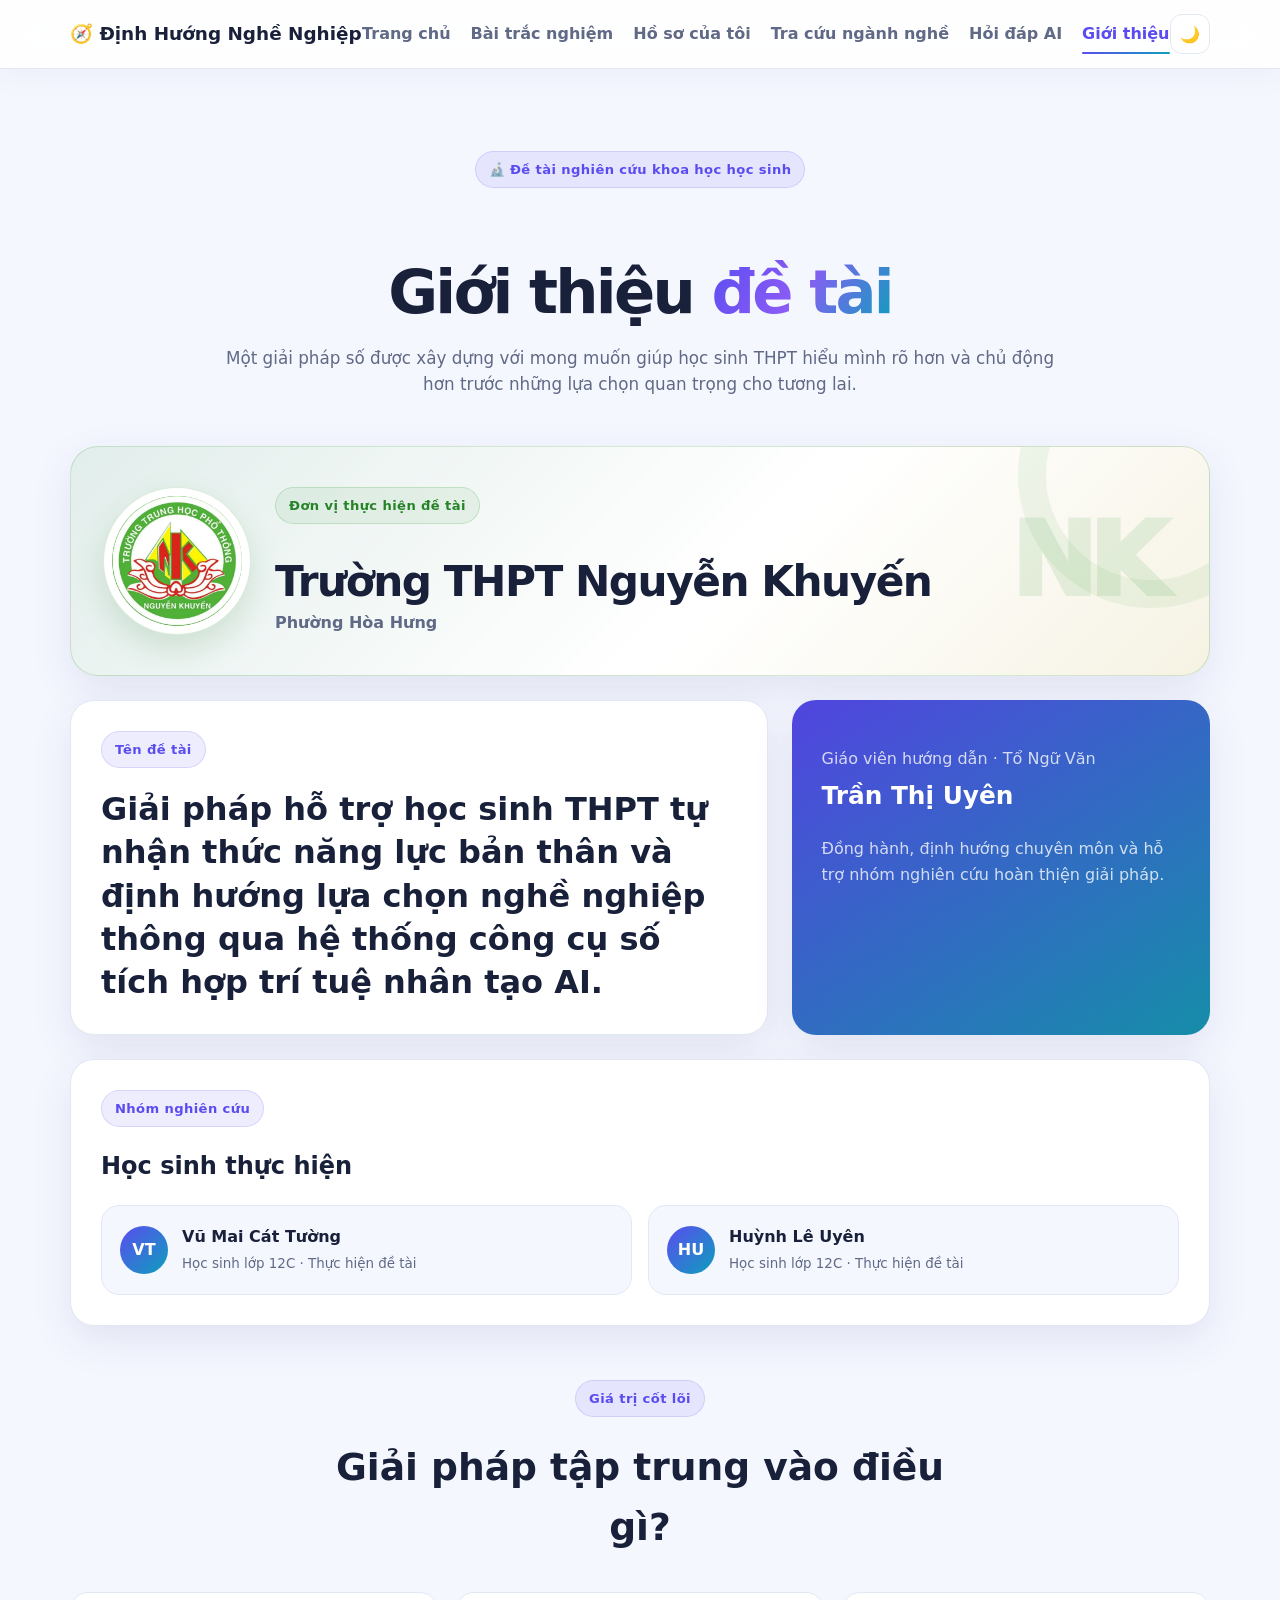
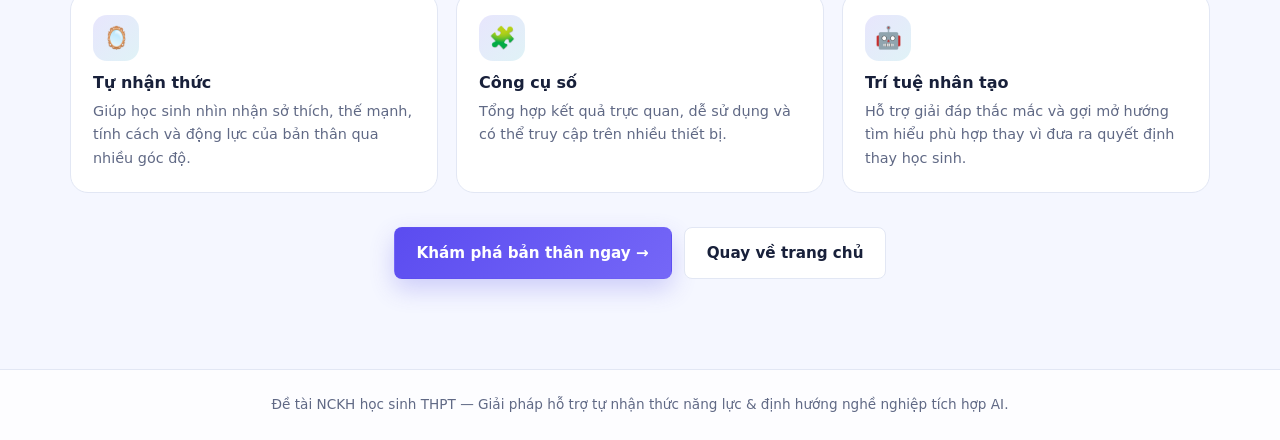
==== commit a5aa3d95: "Add mentor subject department" ====
--- a/frontend/about.html
+++ b/frontend/about.html
@@ -49,7 +49,7 @@
         <h2 class="project-title">Giải pháp hỗ trợ học sinh THPT tự nhận thức năng lực bản thân và định hướng lựa chọn nghề nghiệp thông qua hệ thống công cụ số tích hợp trí tuệ nhân tạo AI.</h2>
       </article>
       <aside class="about-panel mentor-card">
-        <p>Giáo viên hướng dẫn</p>
+        <p>Giáo viên hướng dẫn · Tổ Ngữ Văn</p>
         <h2>Trần Thị Uyên</h2>
         <p>Đồng hành, định hướng chuyên môn và hỗ trợ nhóm nghiên cứu hoàn thiện giải pháp.</p>
       </aside>
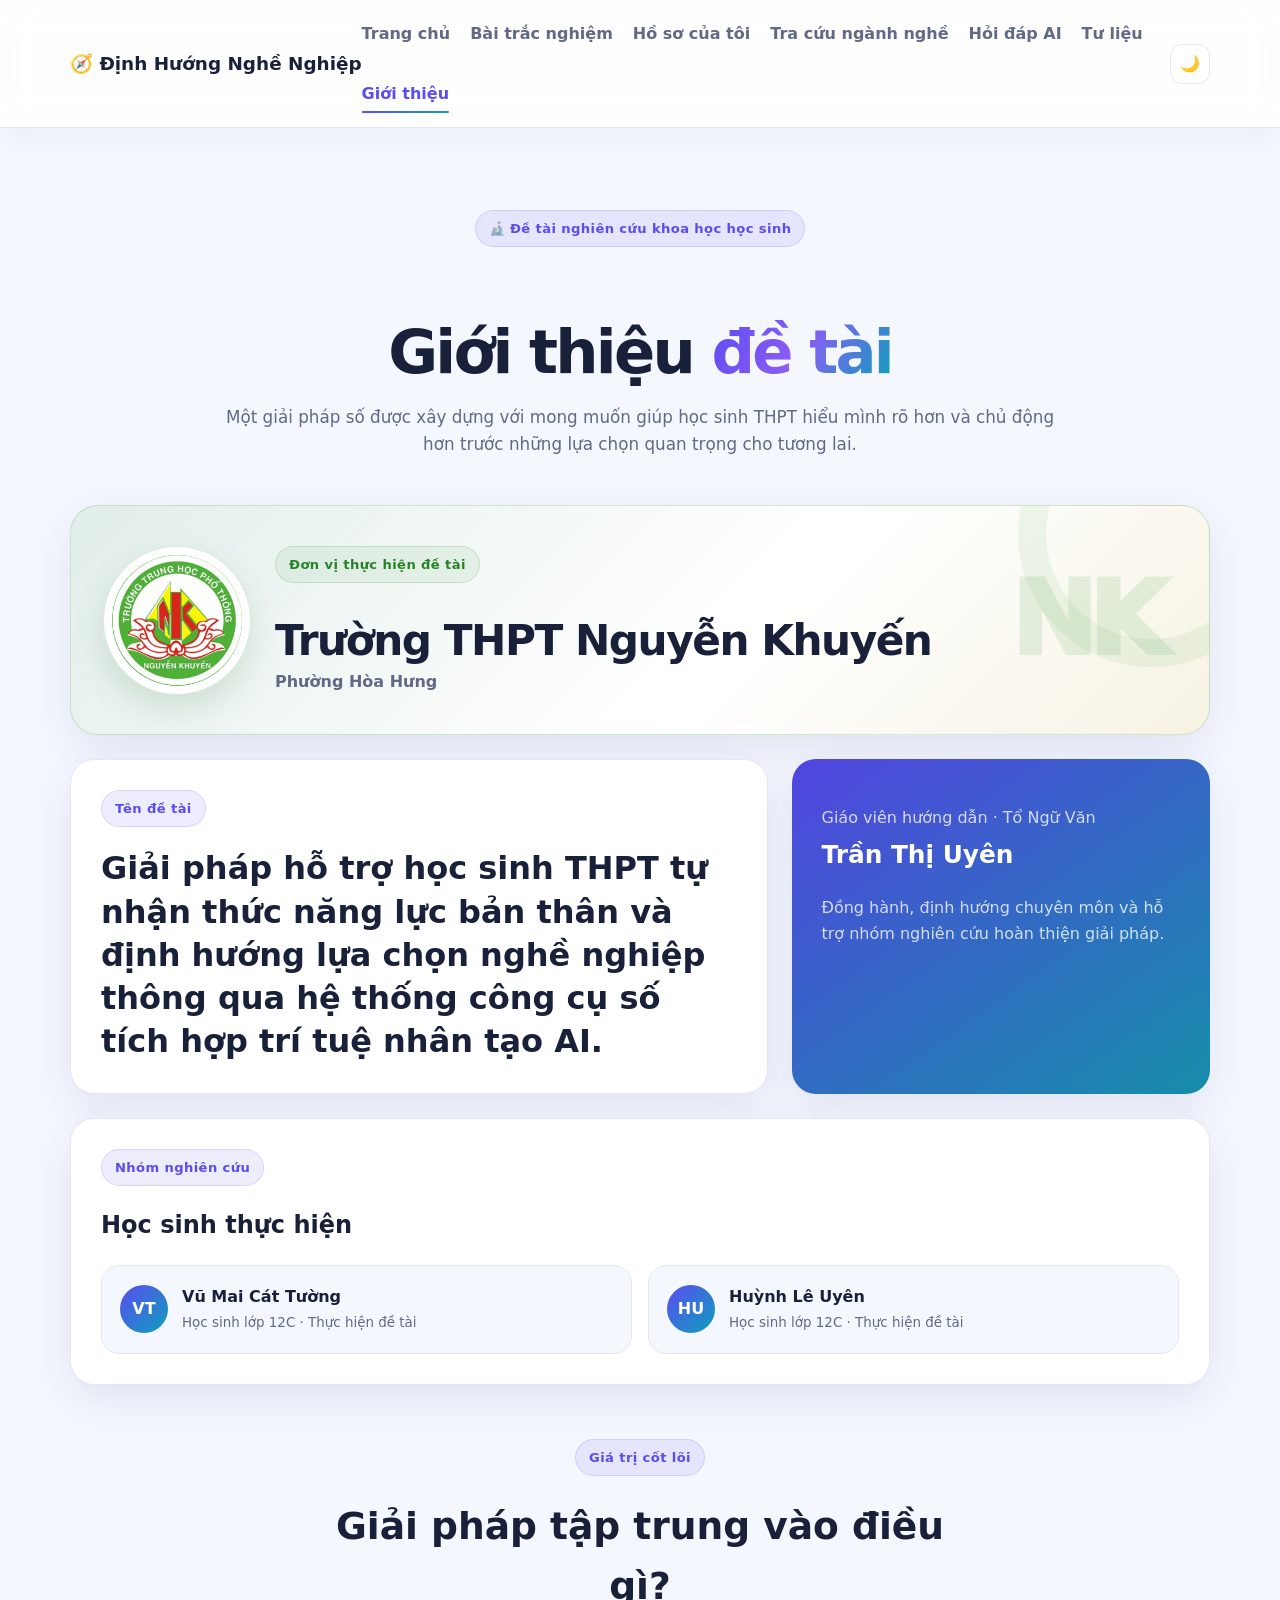
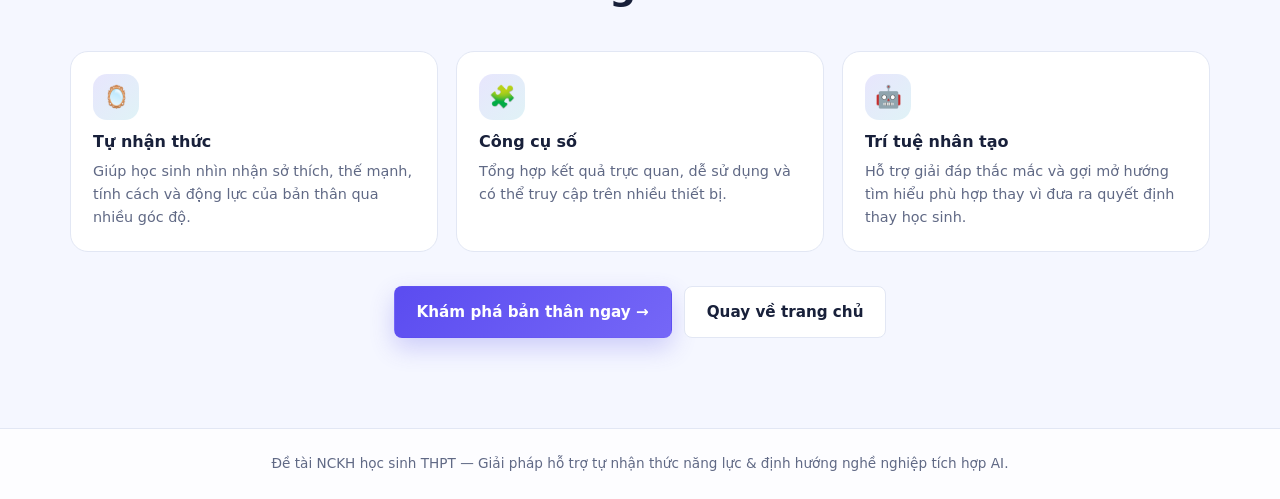
==== commit c07a8b62: "Add resources section to site" ====
--- a/frontend/about.html
+++ b/frontend/about.html
@@ -17,6 +17,7 @@
         <a href="profile.html">Hồ sơ của tôi</a>
         <a href="careers.html">Tra cứu ngành nghề</a>
         <a href="chatbot.html">Hỏi đáp AI</a>
+        <a href="resources.html">Tư liệu</a>
         <a href="about.html" class="active">Giới thiệu</a>
       </nav>
     </div>
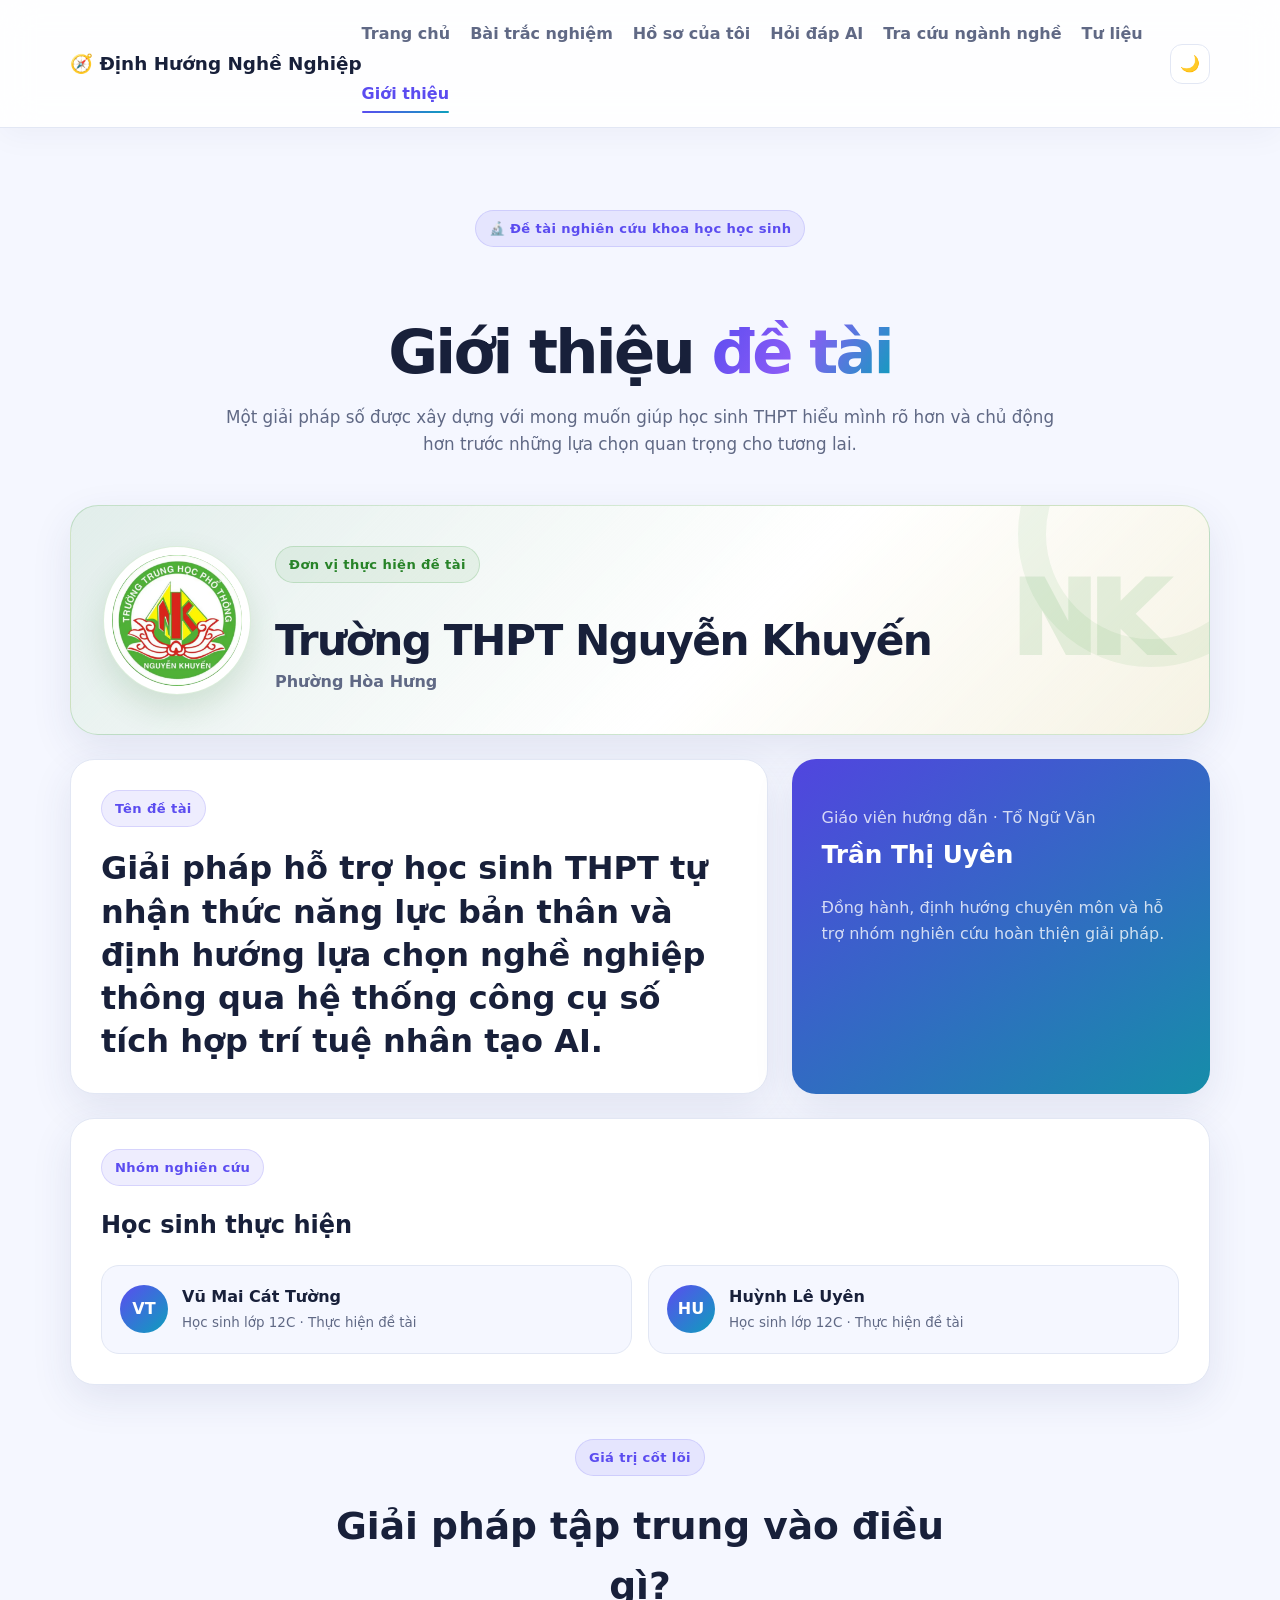
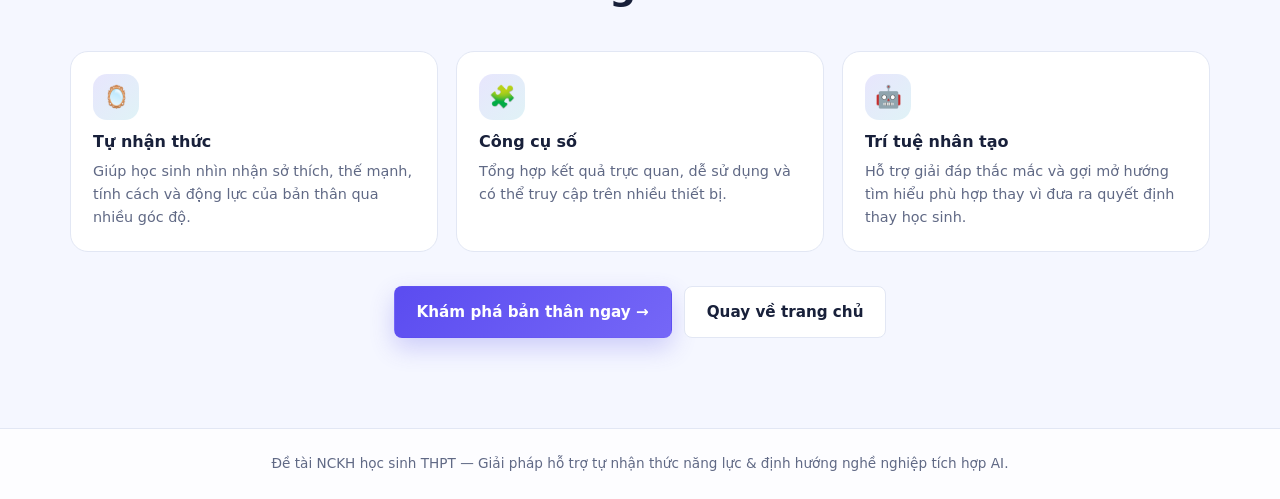
==== commit c3ef2124: "Place career lookup after AI chat" ====
--- a/frontend/about.html
+++ b/frontend/about.html
@@ -15,8 +15,8 @@
         <a href="index.html">Trang chủ</a>
         <a href="assessments.html">Bài trắc nghiệm</a>
         <a href="profile.html">Hồ sơ của tôi</a>
+        <a href="chatbot.html">Hỏi đáp AI</a>
         <a href="careers.html">Tra cứu ngành nghề</a>
-        <a href="chatbot.html">Hỏi đáp AI</a>
         <a href="resources.html">Tư liệu</a>
         <a href="about.html" class="active">Giới thiệu</a>
       </nav>
--- a/frontend/css/style.css
+++ b/frontend/css/style.css
@@ -441,6 +441,10 @@
 .chat-attachment-info small { color: var(--color-text-muted); font-size: .72rem; }
 .chat-remove-file { flex: 0 0 auto; width: 28px; height: 28px; display: grid; place-items: center; padding: 0; border: 0; border-radius: 50%; color: var(--color-text-muted); background: transparent; font-size: 1.2rem; cursor: pointer; }
 .chat-remove-file:hover { color: var(--color-text); background: rgba(91,76,240,.11); }
+.chat-profile-suggestion { display: flex; align-items: center; gap: 8px; width: fit-content; max-width: 100%; padding: 8px 10px; border: 1px solid rgba(0,166,193,.25); border-radius: 12px; color: var(--color-text); background: rgba(0,166,193,.07); font-size: .78rem; }
+.chat-profile-suggestion[hidden] { display: none; }
+.chat-profile-suggestion button { flex: 0 0 auto; padding: 5px 9px; border: 0; border-radius: 8px; color: #fff; background: linear-gradient(135deg, var(--color-primary), #00a6c1); font: inherit; font-weight: 800; cursor: pointer; }
+.chat-profile-suggestion button:hover { filter: brightness(1.05); }
 .chat-file-help { margin: 0; color: var(--color-text-muted); font-size: .72rem; }
 .chat-message-file { display: block; width: fit-content; max-width: 100%; overflow: hidden; margin-bottom: 6px; padding: 6px 9px; border-radius: 9px; background: rgba(255,255,255,.17); font-size: .8rem; font-weight: 750; text-overflow: ellipsis; white-space: nowrap; }
 .chat-msg-bot .chat-message-file { background: rgba(91,76,240,.09); }
@@ -698,6 +702,7 @@
   .chat-controls { gap: 8px; }
   .chat-attach-button { width: 44px; padding: 0; }
   .chat-attach-label { position: absolute; width: 1px; height: 1px; overflow: hidden; clip: rect(0 0 0 0); white-space: nowrap; }
+  .chat-profile-suggestion { align-items: flex-start; flex-wrap: wrap; }
   .chat-controls .btn { padding-left: 14px; padding-right: 14px; }
   .chat-bubble { max-width: 88%; }
   .external-assessment-head { align-items: stretch; flex-direction: column; }
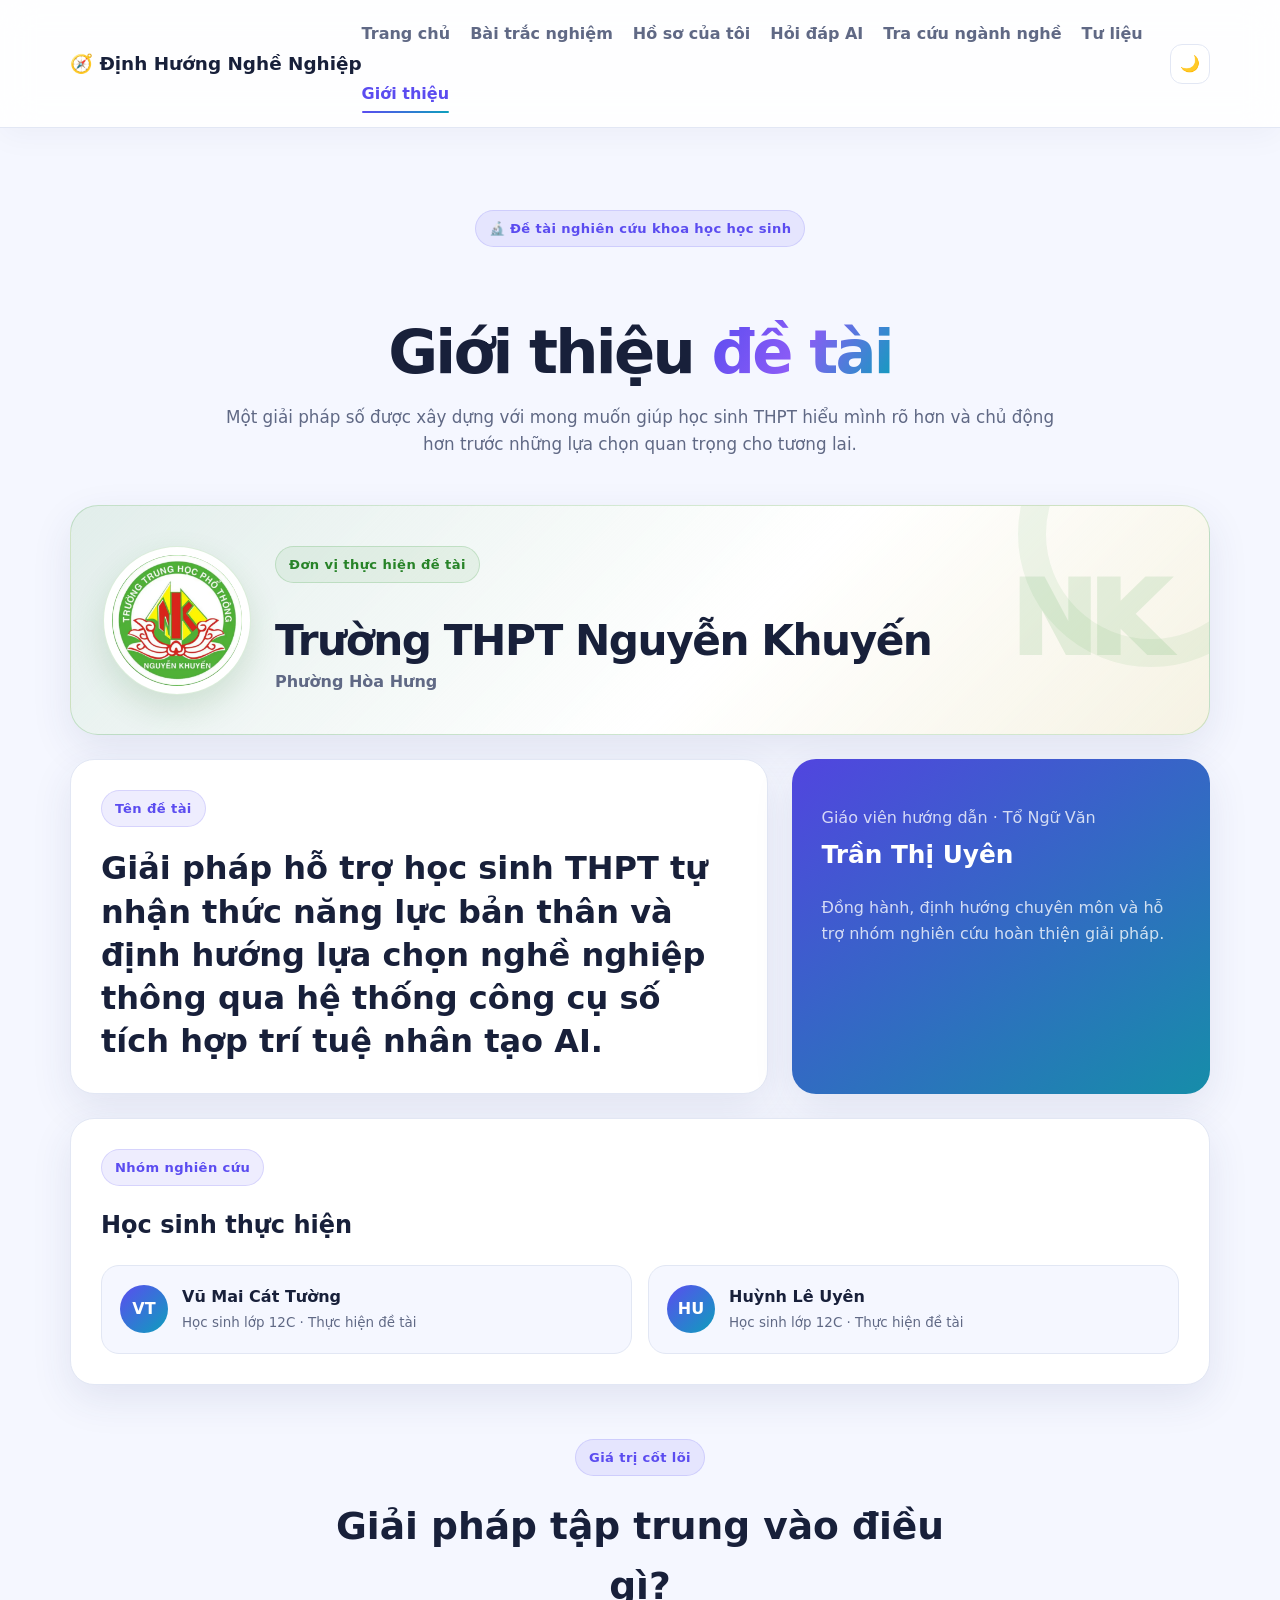
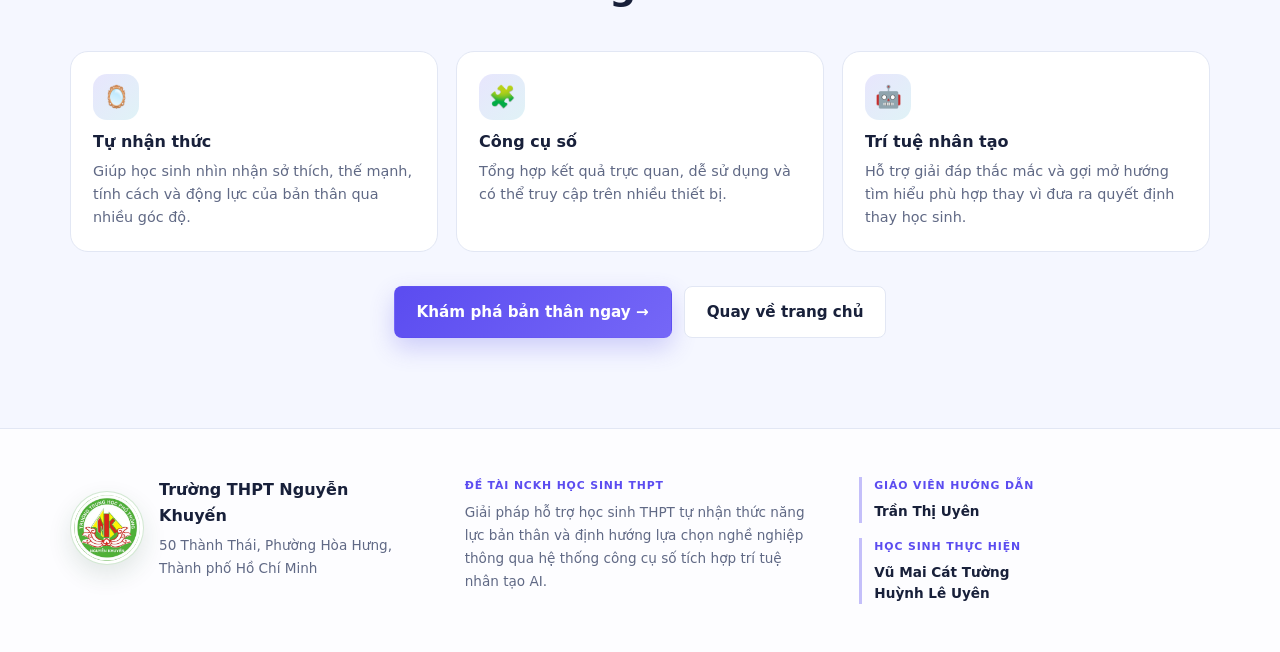
==== commit 58984b16: "Expand site footer with school credits" ====
--- a/frontend/about.html
+++ b/frontend/about.html
@@ -91,7 +91,17 @@
   </main>
 
   <footer class="site-footer">
-    <div class="container">Đề tài NCKH học sinh THPT — Giải pháp hỗ trợ tự nhận thức năng lực &amp; định hướng nghề nghiệp tích hợp AI.</div>
+    <div class="container footer-layout">
+      <section class="footer-school" aria-label="Thông tin trường">
+        <a class="footer-school-logo" href="about.html"><img src="assets/images/logo-thpt-nguyen-khuyen.png" alt="Logo Trường THPT Nguyễn Khuyến" /></a>
+        <div><strong class="footer-school-name">Trường THPT Nguyễn Khuyến</strong><address>50 Thành Thái, Phường Hòa Hưng,<br />Thành phố Hồ Chí Minh</address></div>
+      </section>
+      <section class="footer-project"><span class="footer-kicker">Đề tài NCKH học sinh THPT</span><p>Giải pháp hỗ trợ học sinh THPT tự nhận thức năng lực bản thân và định hướng lựa chọn nghề nghiệp thông qua hệ thống công cụ số tích hợp trí tuệ nhân tạo AI.</p></section>
+      <section class="footer-team" aria-label="Nhóm thực hiện đề tài">
+        <div class="footer-credit"><span>Giáo viên hướng dẫn</span><strong>Trần Thị Uyên</strong></div>
+        <div class="footer-credit"><span>Học sinh thực hiện</span><strong>Vũ Mai Cát Tường</strong><strong>Huỳnh Lê Uyên</strong></div>
+      </section>
+    </div>
   </footer>
   <script src="js/site.js"></script>
 </body>
--- a/frontend/css/style.css
+++ b/frontend/css/style.css
@@ -332,6 +332,19 @@
 .profile-field textarea { resize: vertical; min-height: 82px; padding: 11px 13px; line-height: 1.55; }
 .profile-field input:focus, .profile-field textarea:focus { outline: none; border-color: var(--color-primary); background: var(--color-surface); box-shadow: 0 0 0 4px rgba(91,76,240,.11); }
 .profile-field small { color: var(--color-text-muted); font-size: .7rem; }
+.subject-preferences { display: grid; gap: 10px; }
+.subject-preference-row { display: grid; grid-template-columns: minmax(0, 1fr) minmax(130px, .36fr); gap: 10px; align-items: end; padding: 12px; border: 1px solid var(--color-border); border-radius: 14px; background: var(--color-surface-soft); }
+.subject-preference-row.has-remove { grid-template-columns: minmax(0, 1fr) minmax(130px, .36fr) 38px; }
+.subject-preference-input { display: flex; flex-direction: column; gap: 6px; min-width: 0; }
+.subject-preference-input > span { color: var(--color-text-muted); font-size: .72rem; font-weight: 750; }
+.subject-preference-row .subject-remove-button { width: 38px; height: 46px; display: grid; place-items: center; padding: 0; border: 1px solid var(--color-border); border-radius: 11px; color: var(--color-text-muted); background: var(--color-surface); font: inherit; font-size: 1.15rem; cursor: pointer; transition: border-color .2s ease, color .2s ease, background .2s ease; }
+.subject-preference-row .subject-remove-button[hidden] { display: none; }
+.subject-preference-row .subject-remove-button:hover { border-color: #ef4444; color: #dc2626; background: rgba(239,68,68,.07); }
+.subject-preference-row .subject-remove-button:focus-visible, .subject-add-button:focus-visible { outline: 3px solid rgba(91,76,240,.2); outline-offset: 2px; }
+.subject-add-button { width: fit-content; display: inline-flex; align-items: center; gap: 7px; margin-top: 3px; padding: 8px 12px; border: 1px dashed rgba(91,76,240,.4); border-radius: 11px; color: var(--color-primary); background: rgba(91,76,240,.06); font: inherit; font-size: .76rem; font-weight: 800; cursor: pointer; }
+.subject-add-button > span { width: 21px; height: 21px; display: grid; place-items: center; border-radius: 50%; color: #fff; background: var(--color-primary); font-size: 1rem; line-height: 1; }
+.subject-add-button:hover { border-style: solid; background: rgba(91,76,240,.11); }
+.subject-add-button:disabled { opacity: .55; cursor: not-allowed; }
 .profile-glance { position: sticky; top: 100px; overflow: hidden; padding: 30px 24px 25px; text-align: center; }
 .profile-glance::before { content: ""; position: absolute; inset: 0 0 auto; height: 120px; background: linear-gradient(135deg, rgba(91,76,240,.16), rgba(13,159,188,.13)); }
 .profile-avatar { position: relative; width: 88px; height: 88px; display: grid; place-items: center; margin: 12px auto 13px; border: 7px solid var(--color-surface); border-radius: 28px; color: #fff; background: linear-gradient(135deg, var(--color-primary), var(--color-secondary)); box-shadow: 0 16px 32px rgba(79,70,229,.22); font-size: 1.45rem; font-weight: 900; letter-spacing: .04em; }
@@ -420,6 +433,20 @@
   height: 60vh;
   max-height: 620px;
 }
+.chat-prompt-guide { margin-bottom: 22px; }
+.chat-prompt-card { padding: clamp(20px, 3vw, 28px); border: 1px solid rgba(91,76,240,.22); border-radius: 22px; background: linear-gradient(135deg, rgba(91,76,240,.09), rgba(13,159,188,.08)); box-shadow: 0 14px 38px rgba(52,61,120,.07); }
+.chat-prompt-heading { display: flex; align-items: flex-start; justify-content: space-between; gap: 20px; }
+.chat-prompt-heading h2 { margin: 11px 0 0; font-size: clamp(1.2rem, 2.5vw, 1.55rem); }
+.chat-prompt-text { margin: 19px 0 0; padding: 17px 19px; border-left: 4px solid var(--color-primary); border-radius: 0 14px 14px 0; color: var(--color-text); background: var(--color-surface); font-size: .98rem; line-height: 1.75; }
+.chat-copy-prompt { flex: 0 0 auto; display: inline-flex; align-items: center; gap: 8px; min-height: 42px; padding: 9px 13px; border: 1px solid rgba(91,76,240,.3); border-radius: 11px; color: var(--color-primary); background: var(--color-surface); font: inherit; font-size: .78rem; font-weight: 800; cursor: pointer; transition: color .2s ease, border-color .2s ease, background .2s ease, transform .2s ease; }
+.chat-copy-prompt:hover { border-color: var(--color-primary); background: rgba(91,76,240,.08); transform: translateY(-1px); }
+.chat-copy-prompt:focus-visible { outline: 3px solid rgba(91,76,240,.2); outline-offset: 2px; }
+.chat-copy-prompt.is-copied { border-color: rgba(21,128,61,.35); color: var(--color-success); background: rgba(34,197,94,.08); }
+.chat-copy-prompt.copy-error { border-color: rgba(220,38,38,.35); color: #dc2626; background: rgba(239,68,68,.07); }
+.chat-copy-status { position: absolute; width: 1px; height: 1px; overflow: hidden; clip: rect(0 0 0 0); white-space: nowrap; }
+.chat-prompt-note { margin: 12px 4px 0; color: var(--color-text-muted); font-size: .84rem; line-height: 1.65; }
+.chat-final-reminder { display: flex; align-items: center; gap: 10px; width: fit-content; margin: 15px 0 0 auto; padding: 11px 14px; border: 1px solid rgba(91,76,240,.2); border-radius: 14px; color: var(--color-text); background: linear-gradient(135deg, rgba(91,76,240,.08), rgba(13,159,188,.08)); font-size: .84rem; line-height: 1.55; }
+.chat-final-reminder > span { flex: 0 0 auto; font-size: 1.15rem; }
 .chat-messages { flex: 1; overflow-y: auto; padding: 20px; }
 .chat-msg { display: flex; margin-bottom: 12px; }
 .chat-msg-user { justify-content: flex-end; }
@@ -459,12 +486,23 @@
 /* Footer */
 .site-footer {
   border-top: 1px solid var(--color-border);
-  padding: 24px 0;
-  text-align: center;
+  padding: clamp(32px, 5vw, 48px) 0;
+  text-align: left;
   color: var(--color-text-muted);
   font-size: 0.85rem;
   background: var(--color-surface-soft);
 }
+.footer-layout { display: grid; grid-template-columns: repeat(auto-fit, minmax(min(100%, 270px), 1fr)); gap: clamp(26px, 4vw, 44px); align-items: start; }
+.footer-school { display: flex; align-items: center; gap: 15px; }
+.footer-school-logo { flex: 0 0 auto; width: 74px; height: 74px; display: block; overflow: hidden; padding: 3px; border: 1px solid rgba(57,157,55,.22); border-radius: 50%; background: #fff; box-shadow: 0 10px 24px rgba(25,75,40,.12); }
+.footer-school-logo img { width: 100%; height: 100%; display: block; border-radius: 50%; object-fit: cover; }
+.footer-school-name { display: block; margin-bottom: 6px; color: var(--color-text); font-size: 1rem; }
+.footer-school address { margin: 0; font-style: normal; line-height: 1.65; }
+.footer-kicker, .footer-credit > span { display: block; margin-bottom: 7px; color: var(--color-primary); font-size: .68rem; font-weight: 900; letter-spacing: .08em; text-transform: uppercase; }
+.footer-project p { margin: 0; line-height: 1.68; }
+.footer-team { display: grid; gap: 15px; }
+.footer-credit { padding-left: 12px; border-left: 3px solid rgba(91,76,240,.35); }
+.footer-credit > strong { display: block; color: var(--color-text); line-height: 1.55; }
 
 /* Modern landing page */
 .home-hero {
@@ -682,6 +720,8 @@
   .profile-hero h1 { font-size: clamp(2.45rem, 13vw, 3.5rem); }
   .profile-form-grid { grid-template-columns: 1fr; }
   .profile-field-wide { grid-column: auto; }
+  .subject-preference-row { grid-template-columns: minmax(0, 1fr) minmax(105px, .55fr); padding: 10px; }
+  .subject-preference-row.has-remove { grid-template-columns: minmax(0, 1fr) minmax(105px, .55fr) 38px; }
   .profile-panel { padding: 21px; }
   .profile-download-panel { align-items: stretch; flex-direction: column; }
   .profile-download-actions { width: 100%; }
@@ -699,6 +739,10 @@
   .onet-embed-actions .btn { flex: 1; text-align: center; }
   .onet-frame { min-height: 650px; height: 74vh; }
   .chat-form { padding: 12px; }
+  .chat-prompt-heading { align-items: stretch; flex-direction: column; }
+  .chat-copy-prompt { width: fit-content; }
+  .chat-prompt-text { padding: 14px 15px; font-size: .9rem; }
+  .chat-final-reminder { align-items: flex-start; margin-left: 0; }
   .chat-controls { gap: 8px; }
   .chat-attach-button { width: 44px; padding: 0; }
   .chat-attach-label { position: absolute; width: 1px; height: 1px; overflow: hidden; clip: rect(0 0 0 0); white-space: nowrap; }
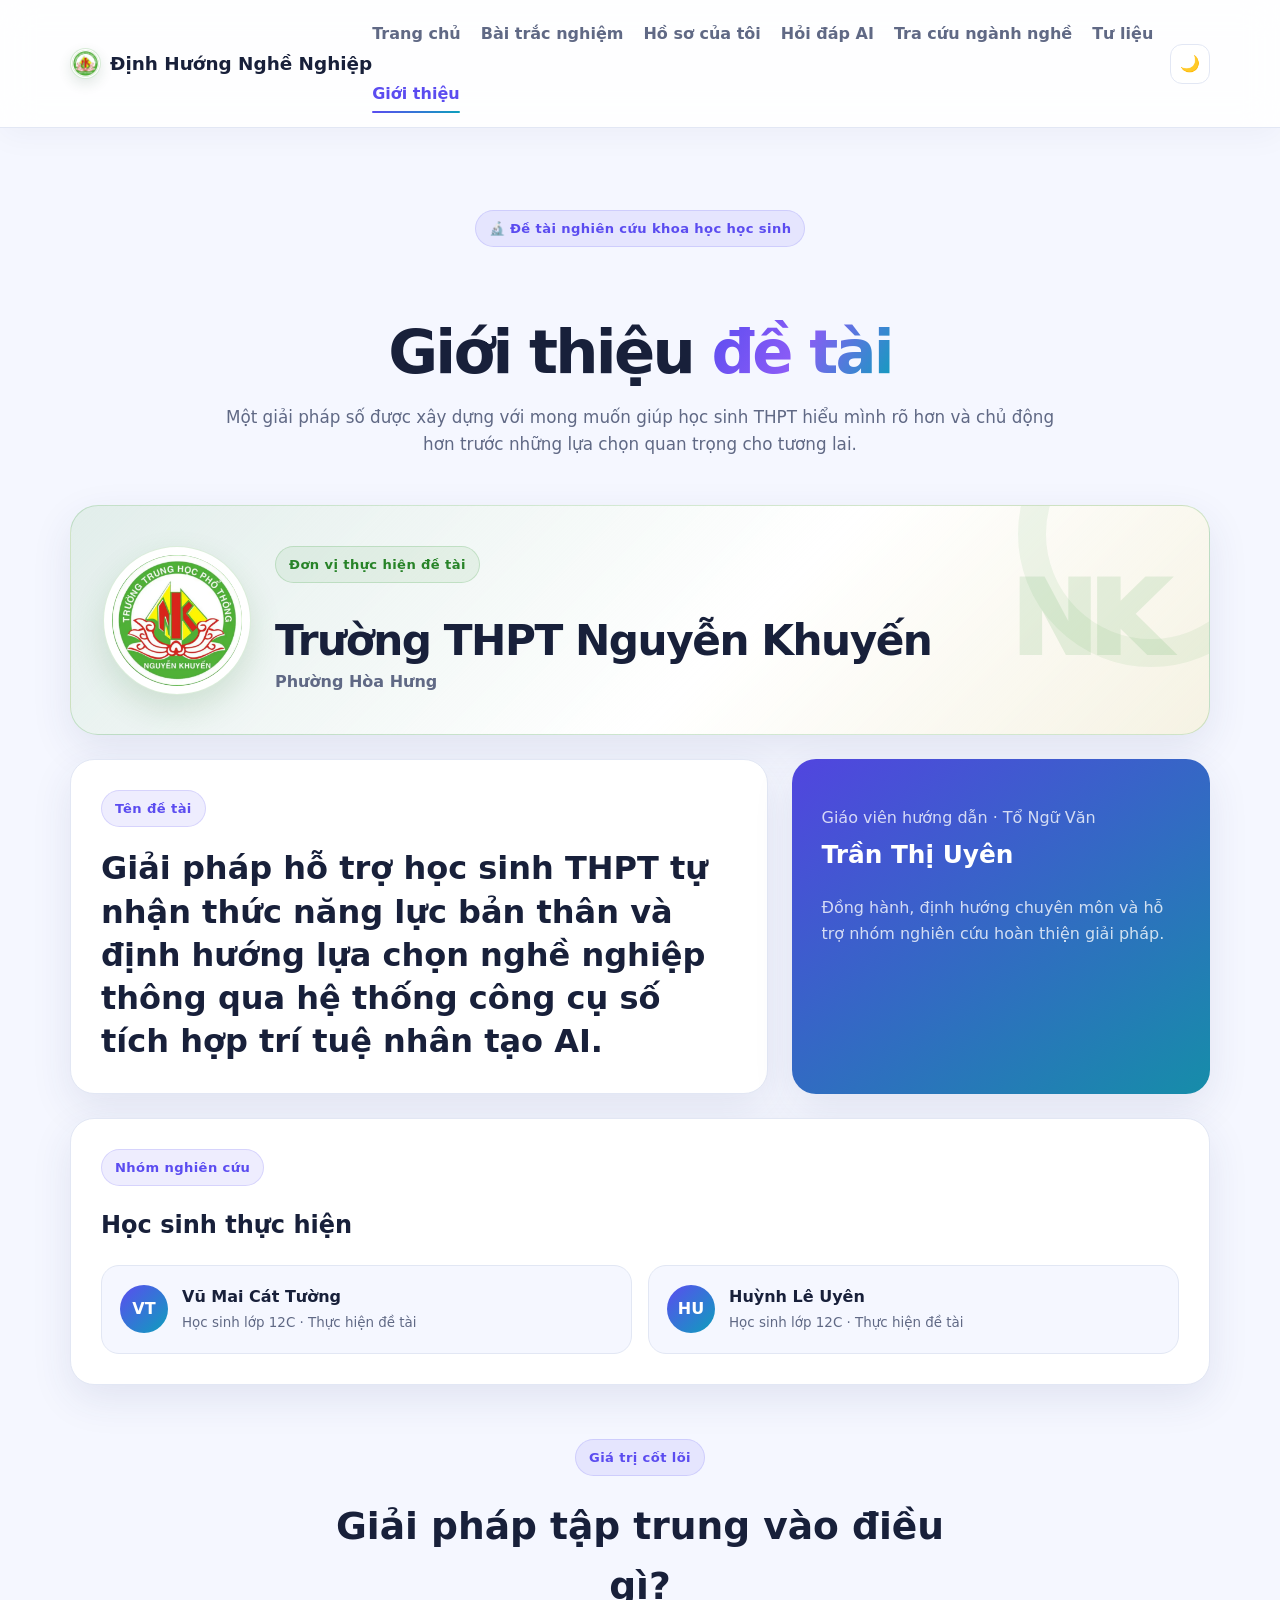
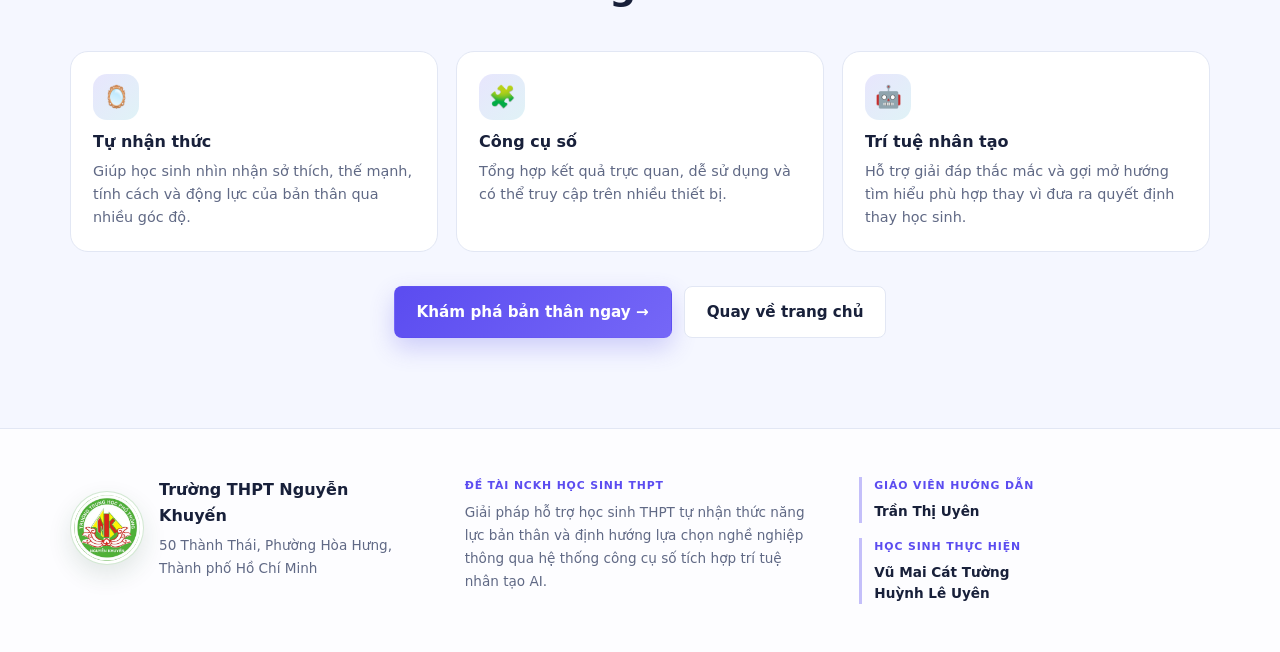
==== commit 273ed080: "Use school logo for branding and favicon" ====
--- a/frontend/about.html
+++ b/frontend/about.html
@@ -6,11 +6,12 @@
   <meta name="description" content="Giới thiệu đề tài nghiên cứu khoa học về giải pháp số tích hợp AI hỗ trợ học sinh THPT tự nhận thức và định hướng nghề nghiệp." />
   <title>Giới thiệu đề tài | Định Hướng Nghề Nghiệp AI</title>
   <link rel="stylesheet" href="css/style.css" />
+  <link rel="icon" type="image/png" href="assets/images/logo-thpt-nguyen-khuyen.png" />
 </head>
 <body>
   <header class="site-header">
     <div class="container">
-      <a class="site-logo" href="index.html">🧭 Định Hướng Nghề Nghiệp</a>
+      <a class="site-logo" href="index.html"><img class="site-logo-mark" src="assets/images/logo-thpt-nguyen-khuyen.png" alt="" /> <span>Định Hướng Nghề Nghiệp</span></a>
       <nav class="site-nav">
         <a href="index.html">Trang chủ</a>
         <a href="assessments.html">Bài trắc nghiệm</a>
--- a/frontend/css/style.css
+++ b/frontend/css/style.css
@@ -62,8 +62,10 @@
   color: var(--color-text);
   display: inline-flex;
   align-items: center;
+  gap: 9px;
   white-space: nowrap;
 }
+.site-logo-mark { width: 31px; height: 31px; display: block; flex: 0 0 auto; padding: 1px; border: 1px solid rgba(57,157,55,.2); border-radius: 50%; background: #fff; object-fit: cover; box-shadow: 0 5px 13px rgba(25,75,40,.12); }
 .site-logo:hover { text-decoration: none; }
 .site-nav { display: flex; gap: 20px; flex-wrap: wrap; }
 .site-nav { align-items: center; }
@@ -506,6 +508,8 @@
 
 /* Modern landing page */
 .home-hero {
+  position: relative;
+  isolation: isolate;
   min-height: 600px;
   display: grid;
   grid-template-columns: minmax(0, 1.15fr) minmax(340px, 0.85fr);
@@ -514,7 +518,10 @@
   padding-top: 72px;
   padding-bottom: 72px;
 }
-.home-copy { position: relative; z-index: 2; }
+.home-copy, .hero-visual { position: relative; z-index: 2; }
+.home-watermark { position: absolute; z-index: 0; right: 4%; bottom: 24px; left: 4%; color: var(--color-text); opacity: .05; text-align: center; text-transform: uppercase; pointer-events: none; user-select: none; }
+.home-watermark > span { display: block; font-size: clamp(1.15rem, 3.5vw, 3.25rem); font-weight: 950; letter-spacing: .11em; line-height: 1.08; }
+.home-watermark > small { display: block; margin-top: 7px; font-size: clamp(.64rem, 1.35vw, 1rem); font-weight: 850; letter-spacing: .32em; }
 .eyebrow {
   display: inline-flex;
   align-items: center;
@@ -667,6 +674,7 @@
 }
 [data-theme="dark"] .site-header { background: rgba(14,19,36,.88); }
 [data-theme="dark"] .mini-card { background: rgba(23,30,51,.88); border-color: rgba(255,255,255,.13); }
+[data-theme="dark"] .home-watermark { opacity: .04; }
 [data-theme="dark"] .quiz-instructions, [data-theme="dark"] .chat-msg-bot .chat-bubble { background: #222c4b; }
 [data-theme="dark"] .binary-option:has(input:checked) { background: #222c4b; }
 [data-theme="dark"] .overview-shell { background: linear-gradient(135deg, rgba(23,30,51,.96), rgba(20,27,48,.9)); border-color: rgba(124, 109, 255, .25); }
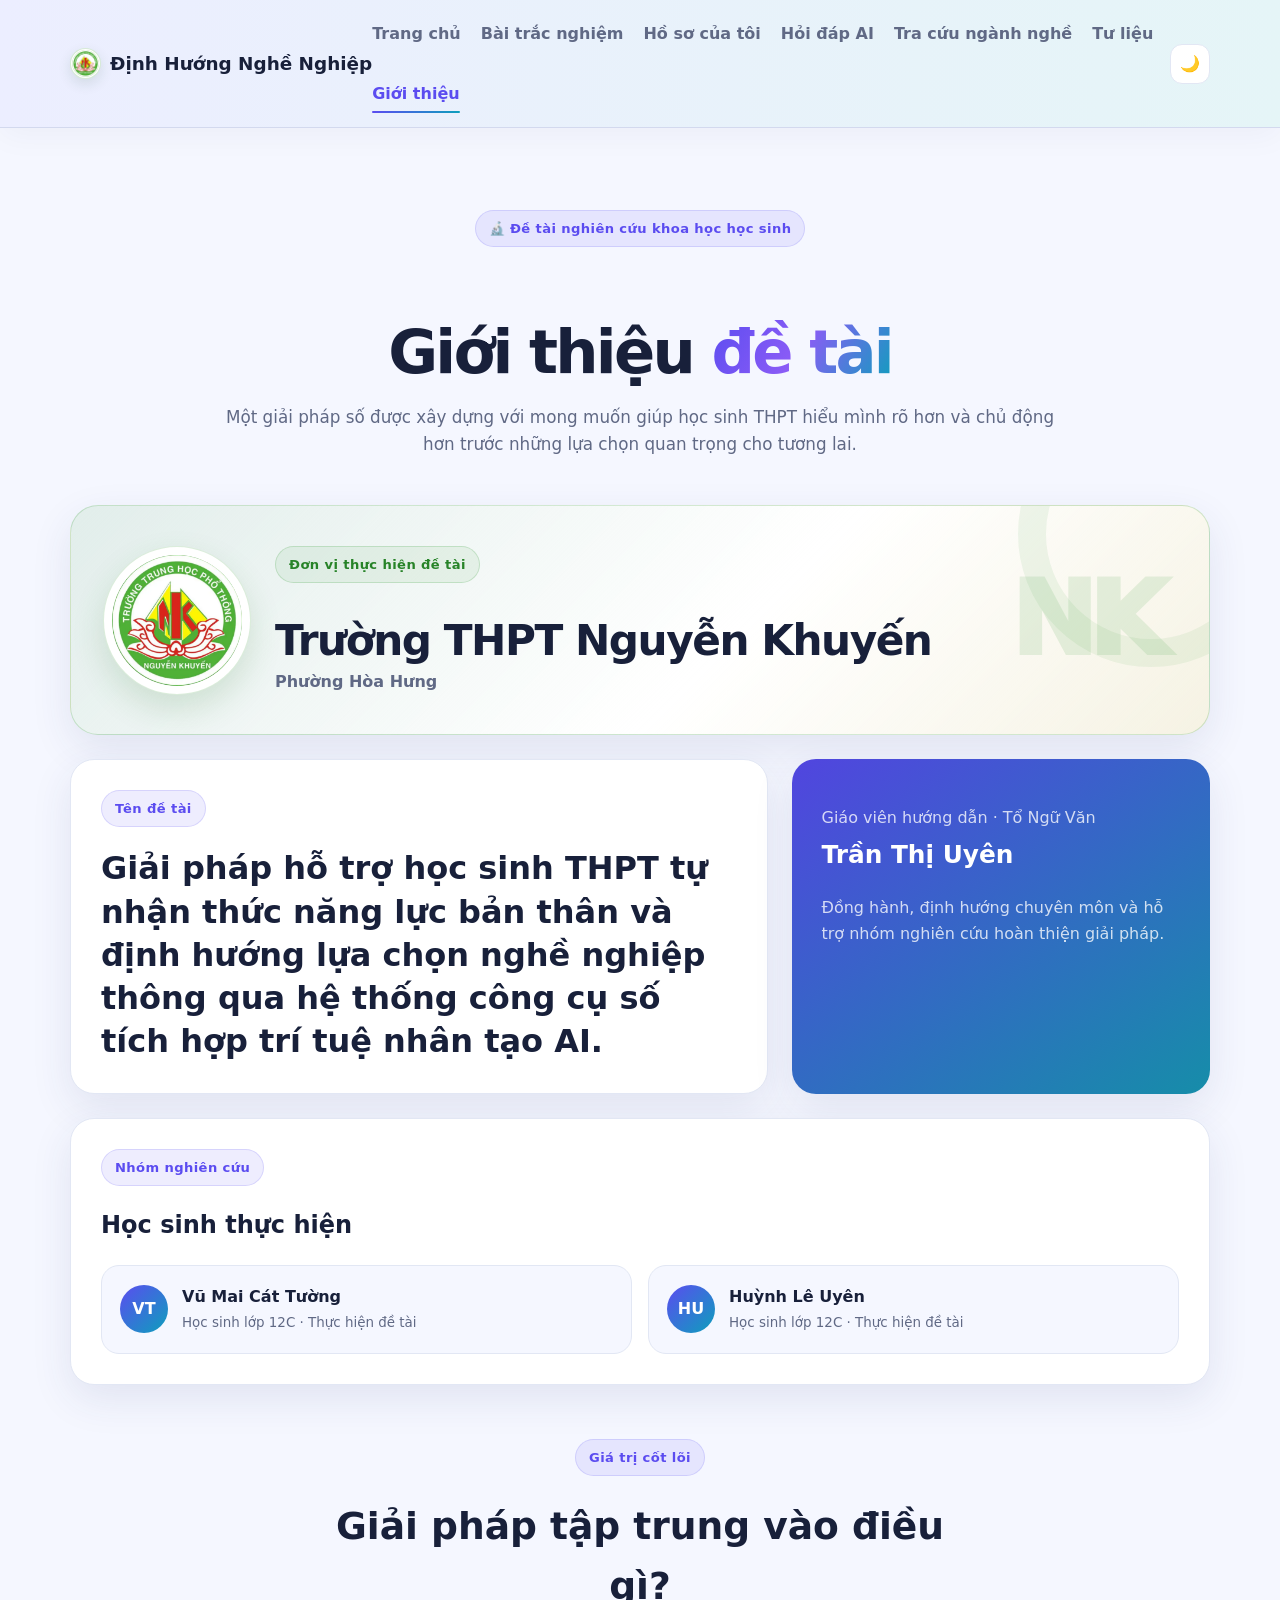
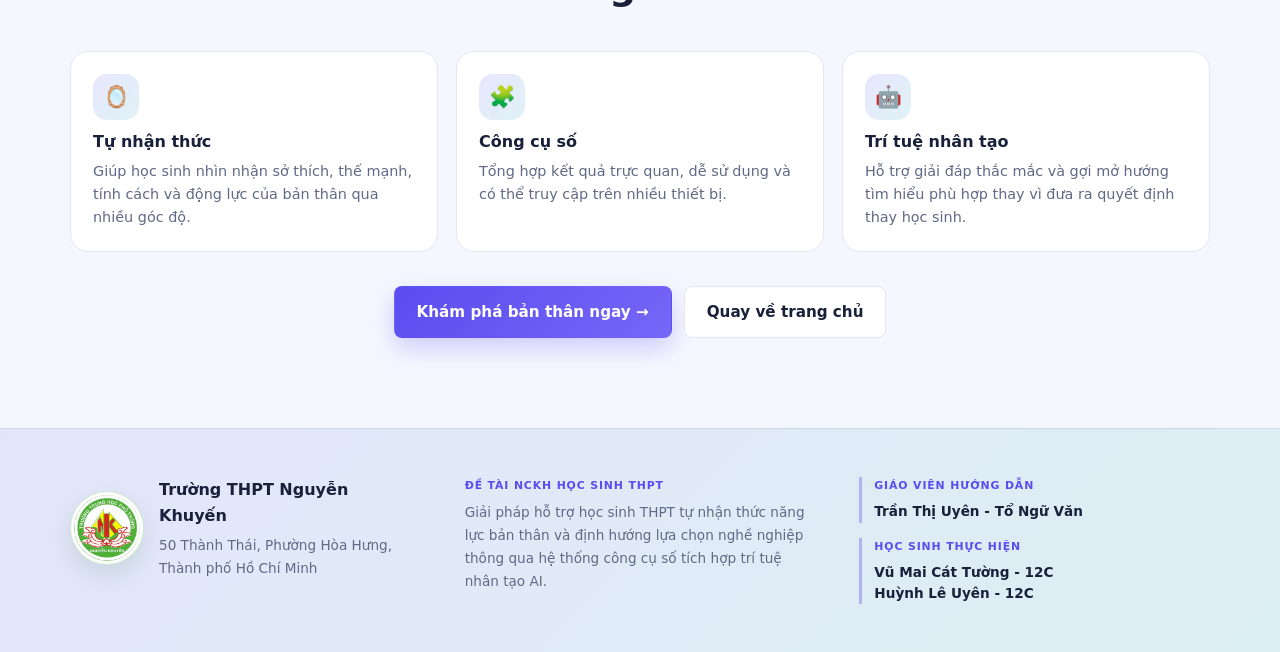
==== commit 45360824: "Add department and class details to footer" ====
--- a/frontend/about.html
+++ b/frontend/about.html
@@ -99,8 +99,8 @@
       </section>
       <section class="footer-project"><span class="footer-kicker">Đề tài NCKH học sinh THPT</span><p>Giải pháp hỗ trợ học sinh THPT tự nhận thức năng lực bản thân và định hướng lựa chọn nghề nghiệp thông qua hệ thống công cụ số tích hợp trí tuệ nhân tạo AI.</p></section>
       <section class="footer-team" aria-label="Nhóm thực hiện đề tài">
-        <div class="footer-credit"><span>Giáo viên hướng dẫn</span><strong>Trần Thị Uyên</strong></div>
-        <div class="footer-credit"><span>Học sinh thực hiện</span><strong>Vũ Mai Cát Tường</strong><strong>Huỳnh Lê Uyên</strong></div>
+        <div class="footer-credit"><span>Giáo viên hướng dẫn</span><strong>Trần Thị Uyên - Tổ Ngữ Văn</strong></div>
+        <div class="footer-credit"><span>Học sinh thực hiện</span><strong>Vũ Mai Cát Tường - 12C</strong><strong>Huỳnh Lê Uyên - 12C</strong></div>
       </section>
     </div>
   </footer>
--- a/frontend/css/style.css
+++ b/frontend/css/style.css
@@ -41,9 +41,9 @@
 
 /* Header / nav */
 .site-header {
-  background: rgba(255, 255, 255, 0.88);
+  background: linear-gradient(90deg, #eceeff 0%, #e5f5f7 100%);
   backdrop-filter: blur(18px);
-  border-bottom: 1px solid var(--color-border);
+  border-bottom: 1px solid #d3d9ee;
   position: sticky;
   top: 0;
   z-index: 50;
@@ -417,6 +417,26 @@
 .document-content h3 { margin: 15px 0 8px; font-size: 1.35rem; }
 .document-content p { margin: 0 0 22px; color: var(--color-text-muted); line-height: 1.68; }
 .document-actions { display: flex; gap: 10px; flex-wrap: wrap; margin-top: auto; }
+.resource-corner { padding-top: 18px; padding-bottom: 76px; }
+.experience-corner { padding-top: 10px; }
+.resource-video-grid, .resource-article-grid { display: grid; grid-template-columns: repeat(auto-fit, minmax(min(100%, 285px), 1fr)); gap: 20px; }
+.resource-video-card { overflow: hidden; display: flex; min-width: 0; flex-direction: column; border: 1px solid var(--color-border); border-radius: 23px; background: var(--color-surface); box-shadow: 0 16px 40px rgba(52,61,120,.09); transition: transform .26s ease, box-shadow .26s ease, border-color .26s ease; }
+.resource-video-card:hover { transform: translateY(-5px); border-color: rgba(91,76,240,.36); box-shadow: 0 22px 48px rgba(52,61,120,.15); }
+.resource-video-frame { position: relative; aspect-ratio: 16 / 9; overflow: hidden; background: #11182f; }
+.resource-video-frame iframe { display: block; width: 100%; height: 100%; border: 0; }
+.resource-video-content { display: flex; flex: 1; flex-direction: column; align-items: flex-start; padding: 20px; }
+.resource-video-content > span, .resource-article-source { color: var(--color-primary); font-size: .7rem; font-weight: 900; letter-spacing: .06em; text-transform: uppercase; }
+.resource-video-content h3 { margin: 9px 0 18px; font-size: 1.08rem; line-height: 1.4; }
+.resource-video-content a, .resource-article-card a { margin-top: auto; color: var(--color-primary); font-size: .82rem; font-weight: 850; text-decoration: none; }
+.resource-video-content a:hover, .resource-article-card a:hover { text-decoration: underline; text-underline-offset: 4px; }
+.resource-subheading { display: flex; align-items: end; justify-content: space-between; gap: 30px; margin: 58px 0 22px; padding-top: 28px; border-top: 1px solid var(--color-border); }
+.resource-subheading h3 { margin: 10px 0 0; font-size: clamp(1.45rem, 3vw, 2rem); }
+.resource-subheading p { max-width: 500px; margin: 0; color: var(--color-text-muted); line-height: 1.65; }
+.resource-article-card { display: flex; min-height: 260px; flex-direction: column; align-items: flex-start; padding: 25px; border: 1px solid var(--color-border); border-radius: 22px; background: linear-gradient(145deg, var(--color-surface), var(--color-surface-soft)); box-shadow: 0 14px 36px rgba(52,61,120,.08); transition: transform .26s ease, box-shadow .26s ease, border-color .26s ease; }
+.resource-article-card:hover { transform: translateY(-5px); border-color: rgba(13,159,188,.38); box-shadow: 0 20px 46px rgba(52,61,120,.14); }
+.resource-article-source { display: inline-flex; min-height: 29px; align-items: center; padding: 6px 10px; border-radius: 999px; background: rgba(91,76,240,.1); }
+.resource-article-card h3 { margin: 16px 0 9px; font-size: 1.08rem; line-height: 1.45; }
+.resource-article-card p { margin: 0 0 22px; color: var(--color-text-muted); font-size: .9rem; line-height: 1.65; }
 .onet-embed-section { margin-bottom: 70px; padding: clamp(20px, 3vw, 34px); border: 1px solid var(--color-border); border-radius: 28px; background: var(--color-surface); box-shadow: var(--shadow); scroll-margin-top: 100px; }
 .onet-embed-head { display: flex; justify-content: space-between; align-items: center; gap: 24px; margin-bottom: 22px; }
 .onet-embed-head h2 { margin: 9px 0 6px; font-size: clamp(1.55rem, 3vw, 2.25rem); }
@@ -487,12 +507,12 @@
 
 /* Footer */
 .site-footer {
-  border-top: 1px solid var(--color-border);
+  border-top: 1px solid #cfd7eb;
   padding: clamp(32px, 5vw, 48px) 0;
   text-align: left;
   color: var(--color-text-muted);
   font-size: 0.85rem;
-  background: var(--color-surface-soft);
+  background: linear-gradient(135deg, #e3e6fb 0%, #dceff2 100%);
 }
 .footer-layout { display: grid; grid-template-columns: repeat(auto-fit, minmax(min(100%, 270px), 1fr)); gap: clamp(26px, 4vw, 44px); align-items: start; }
 .footer-school { display: flex; align-items: center; gap: 15px; }
@@ -672,7 +692,8 @@
   --color-border: #2c3654;
   --shadow: 0 15px 40px rgba(0,0,0,.22);
 }
-[data-theme="dark"] .site-header { background: rgba(14,19,36,.88); }
+[data-theme="dark"] .site-header { border-bottom-color: #303b5b; background: linear-gradient(90deg, #171d33 0%, #102a35 100%); }
+[data-theme="dark"] .site-footer { border-top-color: #303b5b; background: linear-gradient(135deg, #171d33 0%, #122b37 100%); }
 [data-theme="dark"] .mini-card { background: rgba(23,30,51,.88); border-color: rgba(255,255,255,.13); }
 [data-theme="dark"] .home-watermark { opacity: .04; }
 [data-theme="dark"] .quiz-instructions, [data-theme="dark"] .chat-msg-bot .chat-bubble { background: #222c4b; }
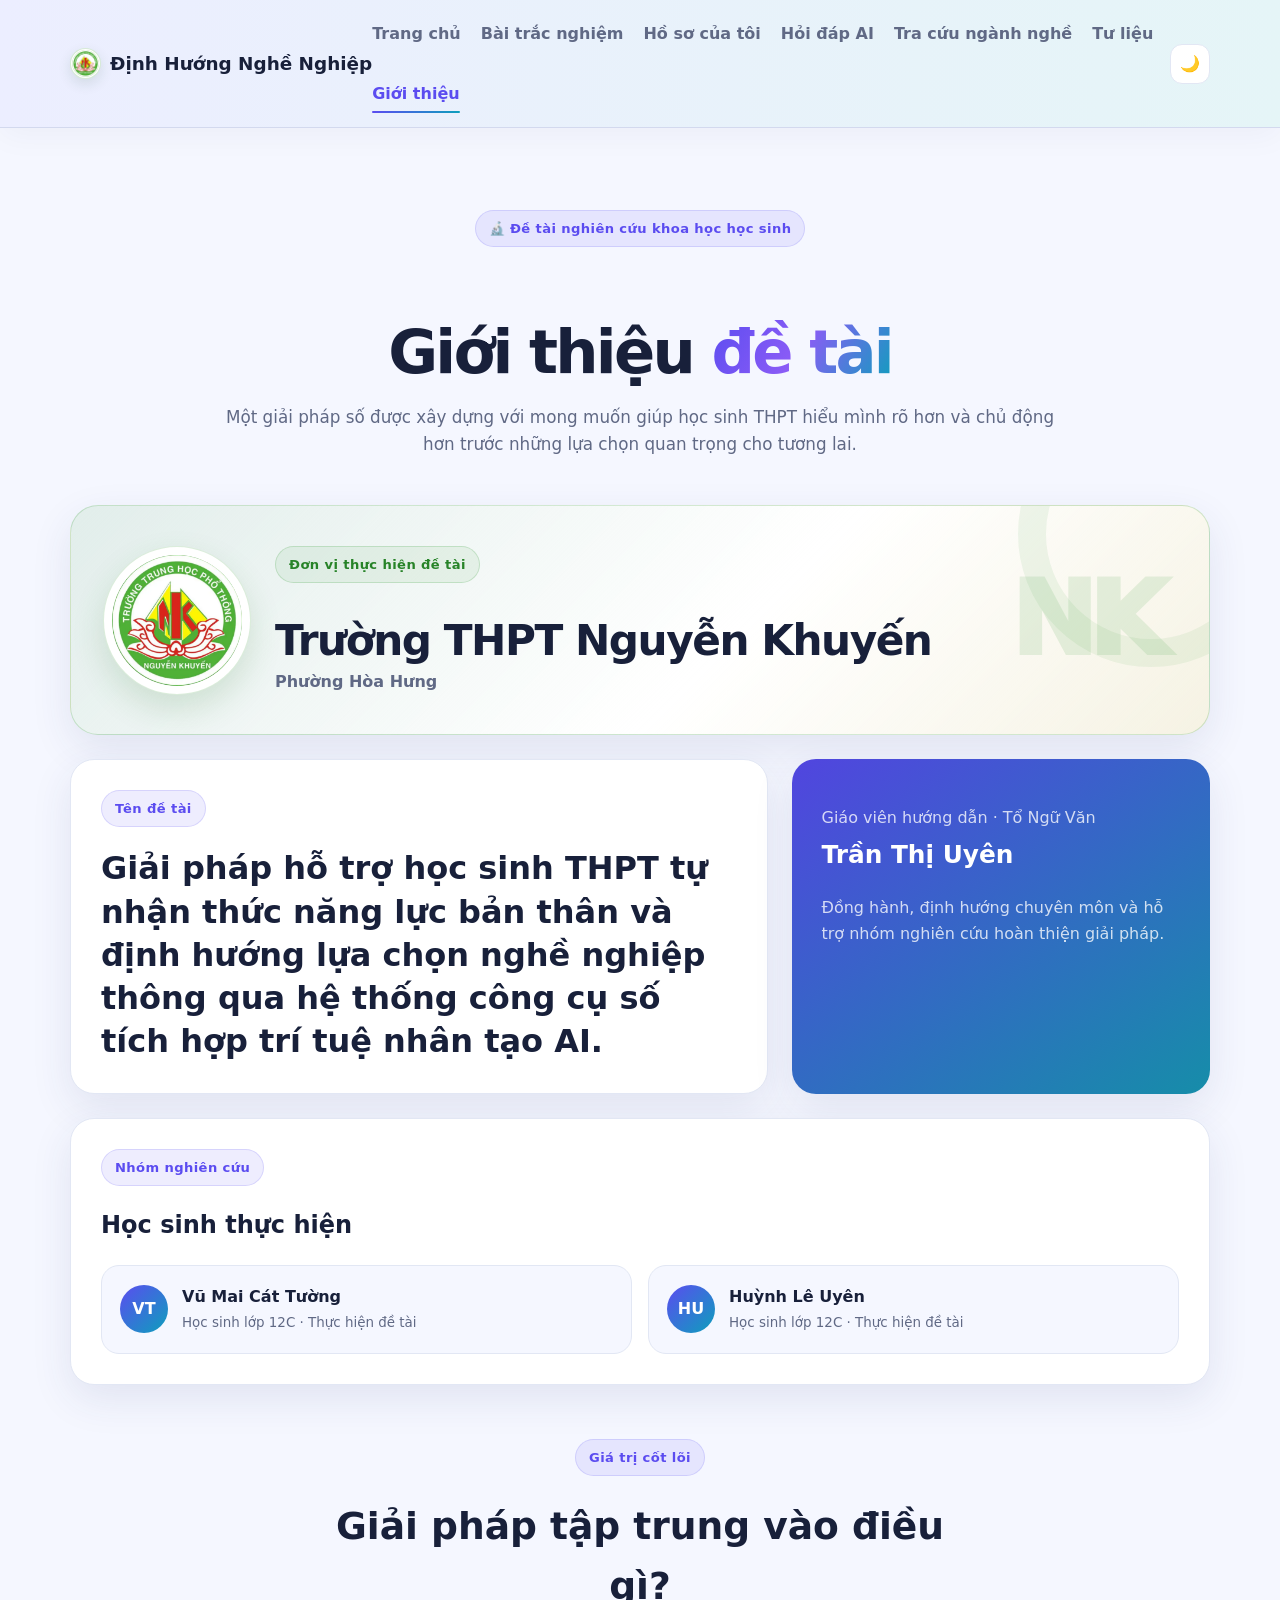
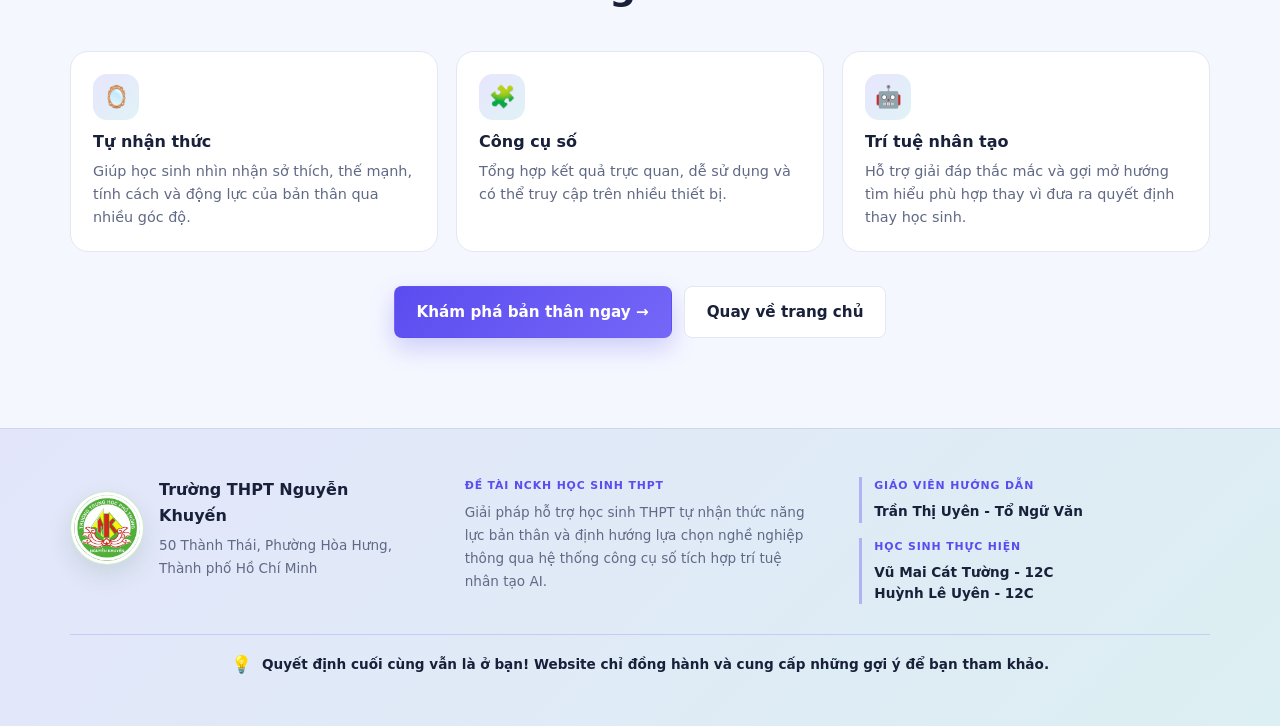
==== commit 3a37592f: "Add advisory note to site footer" ====
--- a/frontend/about.html
+++ b/frontend/about.html
@@ -103,6 +103,7 @@
         <div class="footer-credit"><span>Học sinh thực hiện</span><strong>Vũ Mai Cát Tường - 12C</strong><strong>Huỳnh Lê Uyên - 12C</strong></div>
       </section>
     </div>
+    <div class="container"><p class="footer-advisory"><span aria-hidden="true">💡</span><strong>Quyết định cuối cùng vẫn là ở bạn! Website chỉ đồng hành và cung cấp những gợi ý để bạn tham khảo.</strong></p></div>
   </footer>
   <script src="js/site.js"></script>
 </body>
--- a/frontend/css/style.css
+++ b/frontend/css/style.css
@@ -525,6 +525,9 @@
 .footer-team { display: grid; gap: 15px; }
 .footer-credit { padding-left: 12px; border-left: 3px solid rgba(91,76,240,.35); }
 .footer-credit > strong { display: block; color: var(--color-text); line-height: 1.55; }
+.footer-advisory { display: flex; align-items: center; justify-content: center; gap: 10px; margin: 30px 0 0; padding: 16px 18px 0; border-top: 1px solid rgba(91,76,240,.2); color: var(--color-text); text-align: center; line-height: 1.6; }
+.footer-advisory > span { flex: 0 0 auto; font-size: 1.05rem; }
+.footer-advisory > strong { font-weight: 800; }
 
 /* Modern landing page */
 .home-hero {
